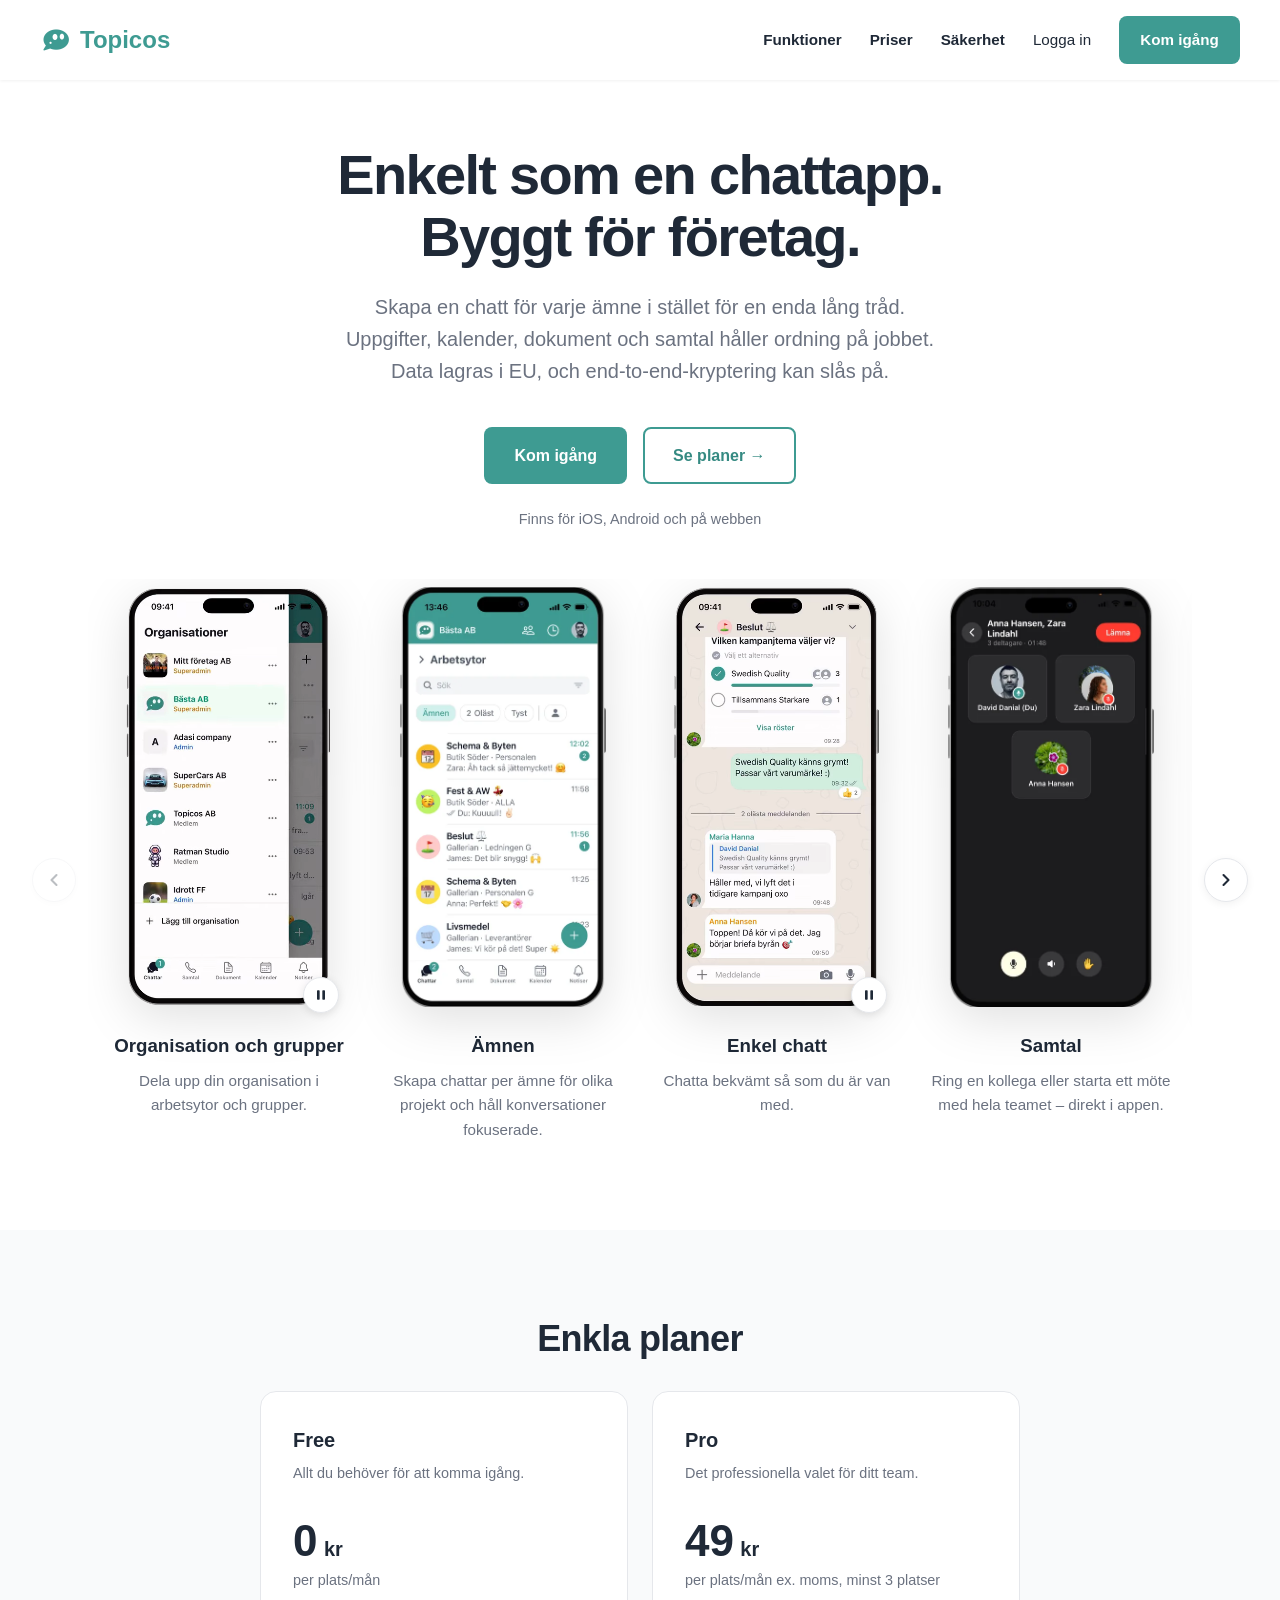
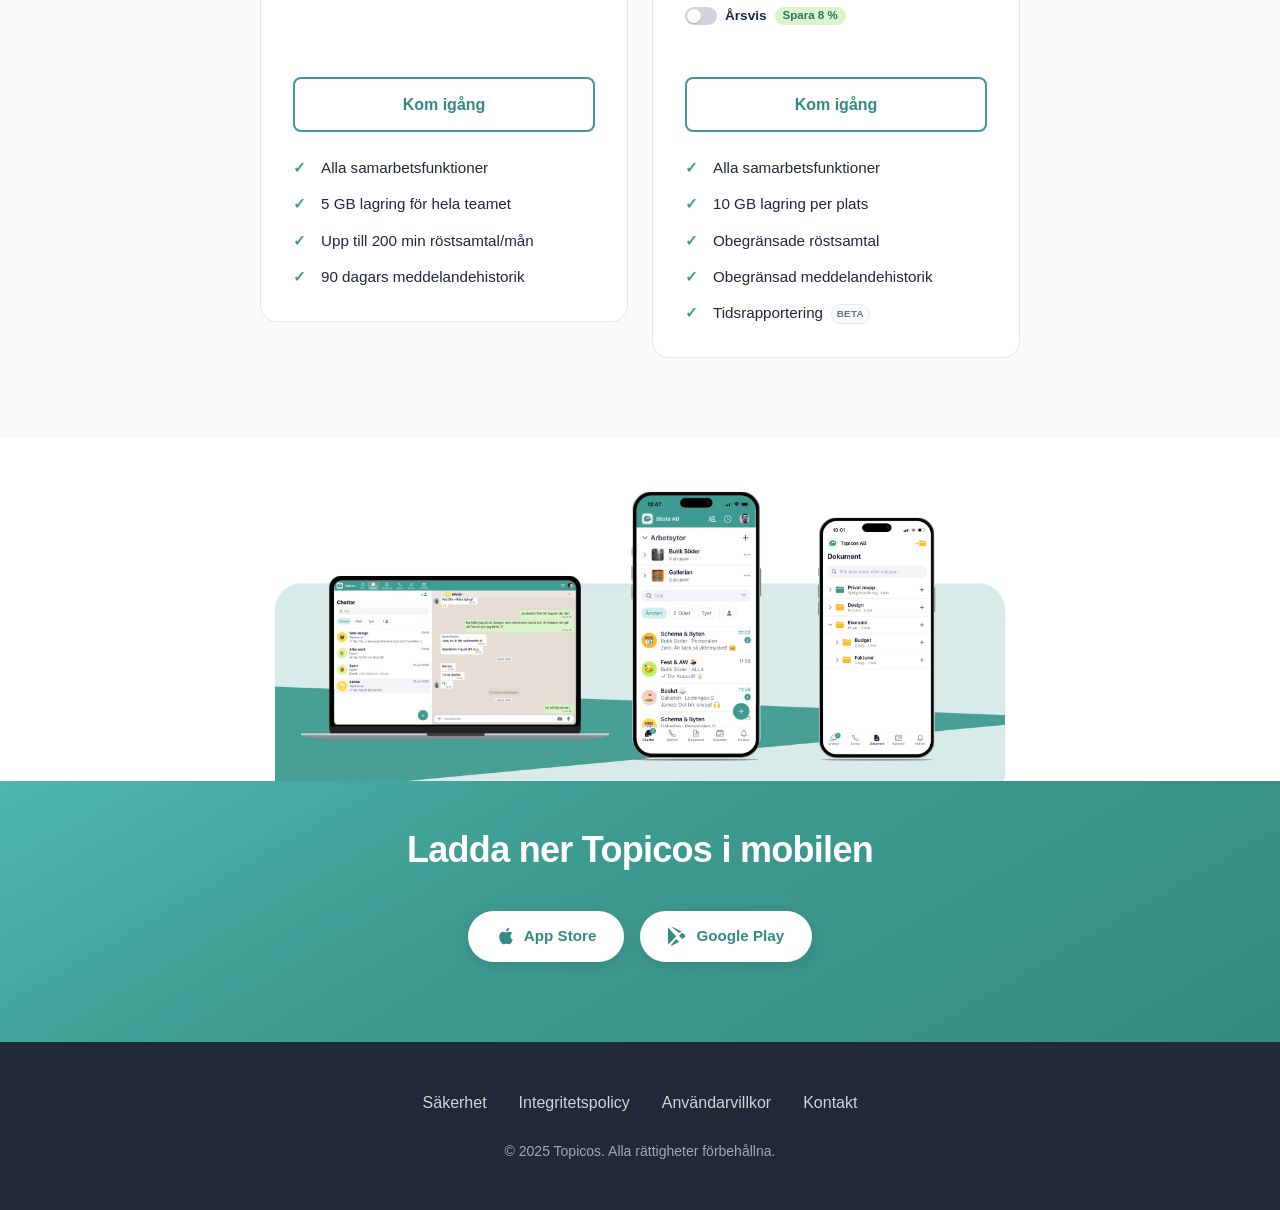
==== index.html @ 7ad42897 "Funktionsbandet: video i stället för bild på grupper, chatt och dokument Tre kort visar nu en kort s" ====
<!DOCTYPE html>
<html lang="sv">
<head>
  <meta charset="UTF-8">
  <meta name="viewport" content="width=device-width, initial-scale=1.0">
  <meta name="description" content="Topicos samlar teamets chatt, uppgifter, kalender, dokument och samtal — strukturerat per ämne. Enkelt som en chattapp, byggt för företag.">
  <title>Topicos – Chattapp för företag</title>

  <!-- Delningskort för Facebook, LinkedIn, Slack, iMessage m.fl. Bild- och sid-URL
       MÅSTE vara absoluta — tjänsterna hämtar dem från sina egna servrar och kan
       inte lösa relativa sökvägar. Håll og:title/og:description i synk med
       <title> och meta description ovan. -->
  <meta property="og:type" content="website">
  <meta property="og:site_name" content="Topicos">
  <meta property="og:locale" content="sv_SE">
  <meta property="og:url" content="https://topicos.app/">
  <meta property="og:title" content="Topicos – Chattapp för företag">
  <meta property="og:description" content="Topicos samlar teamets chatt, uppgifter, kalender, dokument och samtal — strukturerat per ämne. Enkelt som en chattapp, byggt för företag.">
  <meta property="og:image" content="https://topicos.app/Bilder/Topicos-showcase-2.png">
  <meta property="og:image:width" content="2300">
  <meta property="og:image:height" content="1080">
  <meta property="og:image:alt" content="Topicos på laptop och iPhone – chattar, grupper och ämnen">
  <meta name="twitter:card" content="summary_large_image">

  <link rel="stylesheet" href="styles.css">
  <link rel="icon" type="image/png" href="logo.png">
</head>
<body>
  <!-- Navigation -->
  <nav class="navbar">
    <div class="nav-container">
      <a href="/" class="logo"><img src="logo.png" alt="Topicos" class="logo-img" style="height:32px;width:32px;">Topicos</a>
      <div class="nav-links">
        <a href="#features">Funktioner</a>
        <a href="#pricing">Priser</a>
        <a href="sakerhet.html">Säkerhet</a>
        <a href="https://app.topicos.app" class="nav-signin">Logga in</a>
        <a href="https://app.topicos.app" class="btn btn-primary btn-sm">Kom igång</a>
      </div>
      <button class="hamburger" id="hamburger" aria-label="Meny">
        <span></span>
        <span></span>
        <span></span>
      </button>
    </div>
    <div class="mobile-menu" id="mobileMenu">
      <a href="#features">Funktioner</a>
      <a href="#pricing">Priser</a>
      <a href="sakerhet.html">Säkerhet</a>
      <a href="https://app.topicos.app">Logga in</a>
      <a href="privacy.html">Integritetspolicy</a>
      <a href="terms.html">Användarvillkor</a>
    </div>
  </nav>

  <!-- Hero Section -->
  <section class="hero">
    <div class="hero-content">
      <a href="#pricing" class="hero-campaign" data-campaign-only hidden>
        <span class="hero-campaign-badge" data-campaign-percent>&minus;50&nbsp;%</span>
        Lanseringserbjudande på Pro
        <span class="hero-campaign-arrow" aria-hidden="true">→</span>
      </a>
      <h1>Enkelt som en chattapp.<br>Byggt för företag.</h1>
      <p class="subtitle">Skapa en chatt för varje ämne i stället för en enda lång tråd. Uppgifter, kalender, dokument och samtal håller ordning på jobbet. Data lagras i EU, och end-to-end-kryptering kan slås på.</p>
      <div class="hero-cta">
        <a href="https://app.topicos.app" class="btn btn-primary">Kom igång</a>
        <a href="#pricing" class="btn btn-outline">Se planer →</a>
      </div>
      <p class="hero-platforms">Finns för iOS, Android och på webben</p>
    </div>
  </section>

  <!-- Features Section -->
  <section class="features" id="features" aria-label="Funktioner">
    <div class="features-carousel">
      <button class="features-arrow features-arrow-prev" type="button" aria-label="Visa föregående funktioner" aria-disabled="true">
        <svg viewBox="0 0 24 24" fill="none" stroke="currentColor" stroke-width="2.5" stroke-linecap="round" stroke-linejoin="round" aria-hidden="true"><path d="M15 6l-6 6 6 6"/></svg>
      </button>
      <div class="features-track">
        <div class="feature-card">
          <div class="feature-shot">
            <div class="feature-video">
              <video muted loop playsinline preload="none" width="434" height="880"
                     poster="Bilder/funktioner/grupper-poster.webp"
                     data-webm="Bilder/funktioner/grupper.webm"
                     data-hevc="Bilder/funktioner/grupper.mov"
                     aria-label="Video: gruppöversikten med arbetsytor och grupper"></video>
              <button class="feature-video-toggle" type="button" aria-label="Pausa videon" hidden>
                <svg class="icon-pause" viewBox="0 0 24 24" fill="currentColor" aria-hidden="true"><rect x="6" y="5" width="4" height="14" rx="1"/><rect x="14" y="5" width="4" height="14" rx="1"/></svg>
                <svg class="icon-play" viewBox="0 0 24 24" fill="currentColor" aria-hidden="true"><path d="M8 5.5v13a1 1 0 0 0 1.5.86l10.5-6.5a1 1 0 0 0 0-1.72L9.5 4.64A1 1 0 0 0 8 5.5z"/></svg>
              </button>
            </div>
          </div>
          <h3>Organisation och grupper</h3>
          <p>Dela upp din organisation i arbetsytor och grupper.</p>
        </div>
        <div class="feature-card">
          <div class="feature-shot">
            <img src="Bilder/funktioner/amnen.webp" alt="Chattlistan med ett ämne per rad och filter för olästa" width="431" height="880" loading="lazy" decoding="async">
          </div>
          <h3>Ämnen</h3>
          <p>Skapa chattar per ämne för olika projekt och håll konversationer fokuserade.</p>
        </div>
        <div class="feature-card">
          <div class="feature-shot">
            <div class="feature-video">
              <video muted loop playsinline preload="none" width="434" height="880"
                     poster="Bilder/funktioner/chatt-poster.webp"
                     data-webm="Bilder/funktioner/chatt.webm"
                     data-hevc="Bilder/funktioner/chatt.mov"
                     aria-label="Video: en ämneschatt med omröstning och svar från kollegor"></video>
              <button class="feature-video-toggle" type="button" aria-label="Pausa videon" hidden>
                <svg class="icon-pause" viewBox="0 0 24 24" fill="currentColor" aria-hidden="true"><rect x="6" y="5" width="4" height="14" rx="1"/><rect x="14" y="5" width="4" height="14" rx="1"/></svg>
                <svg class="icon-play" viewBox="0 0 24 24" fill="currentColor" aria-hidden="true"><path d="M8 5.5v13a1 1 0 0 0 1.5.86l10.5-6.5a1 1 0 0 0 0-1.72L9.5 4.64A1 1 0 0 0 8 5.5z"/></svg>
              </button>
            </div>
          </div>
          <h3>Enkel chatt</h3>
          <p>Chatta bekvämt så som du är van med.</p>
        </div>
        <div class="feature-card">
          <div class="feature-shot">
            <img src="Bilder/funktioner/samtal.webp" alt="Ett pågående gruppsamtal med tre deltagare" width="431" height="880" loading="lazy" decoding="async">
          </div>
          <h3>Samtal</h3>
          <p>Ring en kollega eller starta ett möte med hela teamet – direkt i appen.</p>
        </div>
        <div class="feature-card">
          <div class="feature-shot">
            <div class="feature-video">
              <video muted loop playsinline preload="none" width="434" height="880"
                     poster="Bilder/funktioner/dokument-poster.webp"
                     data-webm="Bilder/funktioner/dokument.webm"
                     data-hevc="Bilder/funktioner/dokument.mov"
                     aria-label="Video: mappar öppnas i dokumentvyn och ett dokument redigeras"></video>
              <button class="feature-video-toggle" type="button" aria-label="Pausa videon" hidden>
                <svg class="icon-pause" viewBox="0 0 24 24" fill="currentColor" aria-hidden="true"><rect x="6" y="5" width="4" height="14" rx="1"/><rect x="14" y="5" width="4" height="14" rx="1"/></svg>
                <svg class="icon-play" viewBox="0 0 24 24" fill="currentColor" aria-hidden="true"><path d="M8 5.5v13a1 1 0 0 0 1.5.86l10.5-6.5a1 1 0 0 0 0-1.72L9.5 4.64A1 1 0 0 0 8 5.5z"/></svg>
              </button>
            </div>
          </div>
          <h3>Dokument och mappar</h3>
          <p>Samla viktiga dokument i mappar som teamet hittar direkt. Lås dem till rätt grupp.</p>
        </div>
        <div class="feature-card">
          <div class="feature-shot">
            <img src="Bilder/funktioner/kalender.webp" alt="Teamkalendern med månadsvy och kommande möten" width="431" height="880" loading="lazy" decoding="async">
          </div>
          <h3>Teamkalender</h3>
          <p>Skapa event och möten i en gemensam kalender.</p>
        </div>
        <div class="feature-card">
          <div class="feature-shot">
            <img src="Bilder/funktioner/uppgifter.webp" alt="Uppgiftslistan med pågående uppgifter per grupp" width="431" height="880" loading="lazy" decoding="async">
          </div>
          <h3>Uppgiftshantering</h3>
          <p>Skapa och tilldela uppgifter till varandra.</p>
        </div>
        <div class="feature-card">
          <div class="feature-shot">
            <img src="Bilder/funktioner/notiser.webp" alt="Notislistan med händelser från kalendern och grupperna" width="431" height="880" loading="lazy" decoding="async">
          </div>
          <h3>Smarta notifikationer</h3>
          <p>Missa aldrig det som spelar roll.</p>
        </div>
        <div class="feature-card">
          <div class="feature-shot">
            <img src="Bilder/funktioner/kryptering.webp" alt="Krypteringsvyn med godkända enheter" width="431" height="880" loading="lazy" decoding="async">
          </div>
          <h3>End-to-end-kryptering</h3>
          <p>Krypterat på enheterna med nycklar som bara ni har. Data lagras i EU. <a href="sakerhet.html" class="feature-link" aria-label="Läs mer om säkerheten">Läs mer →</a></p>
        </div>
        <div class="feature-card">
          <div class="feature-shot">
            <img src="Bilder/funktioner/tidrapport.webp" alt="Tidrapporten med knappen Stämpla in" width="431" height="880" loading="lazy" decoding="async">
          </div>
          <h3>Tidsrapportering <span class="beta-badge">Beta</span></h3>
          <p>Stämpla in och ut, rapportera frånvaro och få allt klart för lön.</p>
        </div>
      </div>
      <button class="features-arrow features-arrow-next" type="button" aria-label="Visa fler funktioner" aria-disabled="false">
        <svg viewBox="0 0 24 24" fill="none" stroke="currentColor" stroke-width="2.5" stroke-linecap="round" stroke-linejoin="round" aria-hidden="true"><path d="M9 6l6 6-6 6"/></svg>
      </button>
    </div>
  </section>

  <!-- Pricing Section -->
  <section class="pricing" id="pricing">
    <div class="pricing-header">
      <h2 class="section-title">Enkla planer</h2>

      <!-- Kampanjmarkupen ligger kvar här och i Pro-kortet men speglar AV-läget
           (hidden, ordinarie pris, lika tunga kort) så inget blinkar när skriptet
           kör. Sätts CAMPAIGN.active på igen skriver skriptet om texterna och
           visar allt som är markerat med data-campaign-only. -->
      <div class="campaign-banner" data-campaign-only hidden>
        <span class="campaign-banner-badge" data-campaign-percent>&minus;50&nbsp;%</span>
        <div class="campaign-banner-text">
          <strong>Lanseringserbjudande</strong>
          <span id="campaignTerms">50 % rabatt på nya Pro-abonnemang de 3 första månaderna, sedan ordinarie pris. Gäller t.o.m. 2 februari 2027.</span>
        </div>
      </div>
    </div>

    <div class="pricing-grid">
      <!-- Free -->
      <div class="plan-card">
        <h3 class="plan-name">Free</h3>
        <p class="plan-tagline">Allt du behöver för att komma igång.</p>
        <div class="plan-price">
          <span class="price-original" data-monthly="" data-yearly=""></span>
          <span class="price-amount" data-monthly="0" data-yearly="0">0</span><span class="price-currency">kr</span>
        </div>
        <div class="price-unit">per plats/mån</div>
        <!-- Tom motsvarighet till Pros årsswitch, så knapparna ligger i linje. -->
        <div class="billing-switch-spacer" aria-hidden="true"></div>
        <div class="price-yearly-note"></div>
        <!-- Tom motsvarighet till Pros kampanjrad, så knapparna ligger i linje. -->
        <div class="price-campaign-note" data-campaign-only hidden></div>
        <a href="https://app.topicos.app" class="plan-cta plan-cta-outline">Kom igång</a>
        <ul class="plan-features">
          <li>Alla samarbetsfunktioner</li>
          <li>5 GB lagring för hela teamet</li>
          <li>Upp till 200 min röstsamtal/mån</li>
          <li>90 dagars meddelandehistorik</li>
        </ul>
      </div>

      <!-- Pro -->
      <div class="plan-card" id="planPro">
        <span class="plan-badge" data-campaign-only hidden><span data-campaign-percent>&minus;50&nbsp;%</span> just nu</span>
        <h3 class="plan-name">Pro</h3>
        <p class="plan-tagline">Det professionella valet för ditt team.</p>
        <div class="plan-price">
          <span class="price-original" data-monthly="" data-yearly="49"></span>
          <span class="price-amount" data-monthly="49" data-yearly="45">49</span><span class="price-currency">kr</span>
        </div>
        <div class="price-unit">per plats/mån ex. moms, minst 3 platser</div>
        <label class="billing-switch">
          <input type="checkbox" id="billingSwitch" role="switch" onchange="setBillingInterval(this.checked ? 'yearly' : 'monthly')">
          <span class="billing-switch-track" aria-hidden="true"></span>
          Årsvis <span class="discount-badge">Spara 8&nbsp;%</span>
        </label>
        <div class="price-yearly-note" data-yearly-total="540">faktureras årsvis (540 kr/plats/år)</div>
        <div class="price-campaign-note" data-campaign-only hidden></div>
        <a href="https://app.topicos.app" class="plan-cta plan-cta-outline">Kom igång</a>
        <ul class="plan-features">
          <li>Alla samarbetsfunktioner</li>
          <li>10 GB lagring per plats</li>
          <li>Obegränsade röstsamtal</li>
          <li>Obegränsad meddelandehistorik</li>
          <li>Tidsrapportering <span class="beta-badge">Beta</span></li>
        </ul>
      </div>
    </div>
  </section>

  <!-- App Showcase -->
  <section class="showcase">
    <img
      src="Bilder/topicos-showcase-2.webp"
      alt="Topicos på laptop och iPhone – chattar, grupper och ämnen"
      class="showcase-img"
      width="2300" height="1080"
      loading="lazy" decoding="async">
  </section>

  <!-- CTA Band -->
  <section class="cta-band">
    <h2>Ladda ner Topicos i mobilen</h2>
    <div class="app-badges">
      <a href="https://apps.apple.com/se/app/topicos/id6757752536" class="app-badge" target="_blank" rel="noopener">
        <svg width="20" height="20" viewBox="0 0 24 24" fill="currentColor"><path d="M18.71 19.5c-.83 1.24-1.71 2.45-3.05 2.47-1.34.03-1.77-.79-3.29-.79-1.53 0-2 .77-3.27.82-1.31.05-2.3-1.32-3.14-2.53C4.25 17 2.94 12.45 4.7 9.39c.87-1.52 2.43-2.48 4.12-2.51 1.28-.02 2.5.87 3.29.87.78 0 2.26-1.07 3.8-.91.65.03 2.47.26 3.64 1.98-.09.06-2.17 1.28-2.15 3.81.03 3.02 2.65 4.03 2.68 4.04-.03.07-.42 1.44-1.38 2.83M13 3.5c.73-.83 1.94-1.46 2.94-1.5.13 1.17-.34 2.35-1.04 3.19-.69.85-1.83 1.51-2.95 1.42-.15-1.15.41-2.35 1.05-3.11z"/></svg>
        App Store
      </a>
      <a href="https://play.google.com/store/apps/details?id=com.chattis.ShaboGo" class="app-badge" target="_blank" rel="noopener">
        <svg width="20" height="20" viewBox="0 0 24 24" fill="currentColor"><path d="M3.18 23.49c.22.17.49.26.78.26.19 0 .38-.05.56-.14l8.74-4.86-3.3-3.3L3.18 23.49zM.47 2.2C.17 2.6 0 3.15 0 3.8v16.4c0 .65.17 1.2.47 1.6l.04.04 9.2-9.2v-.08L.51 2.16.47 2.2zM20.17 10.13l-3.42-1.94-3.63 3.63 3.63 3.63 3.43-1.94c.98-.55 .98-1.45 0-2l-.01.01v-.01l-.01.01v-.01l.01.01v.01zM13.07 8.44L16.5 6.5 4.89.84c-.35-.2-.72-.27-1.06-.22l9.24 7.82z"/></svg>
        Google Play
      </a>
    </div>
  </section>

  <!-- Footer -->
  <footer class="footer">
    <div class="footer-links">
      <a href="sakerhet.html">Säkerhet</a>
      <a href="privacy.html">Integritetspolicy</a>
      <a href="terms.html">Användarvillkor</a>
      <a href="mailto:kontakt@topicos.app">Kontakt</a>
    </div>
    <p>&copy; 2025 Topicos. Alla rättigheter förbehållna.</p>
  </footer>

  <script>
    // Mobile hamburger menu
    const hamburger = document.getElementById('hamburger');
    const mobileMenu = document.getElementById('mobileMenu');

    hamburger.addEventListener('click', () => {
      mobileMenu.classList.toggle('active');
    });

    document.addEventListener('click', (e) => {
      if (!hamburger.contains(e.target) && !mobileMenu.contains(e.target)) {
        mobileMenu.classList.remove('active');
      }
    });

    // Close mobile menu when an anchor link is tapped
    mobileMenu.querySelectorAll('a[href^="#"]').forEach(a => {
      a.addEventListener('click', () => mobileMenu.classList.remove('active'));
    });

    // Funktionsbandet: pilarna bläddrar en hel sida (så många kolumner som
    // syns) och tonas ner vid kanterna. Själva rullningen är CSS (scroll-snap),
    // så svep på mobil och styrplatta fungerar utan det här. aria-disabled
    // i stället för disabled så att knappen behåller fokus när kanten nås.
    (function () {
      const track = document.querySelector('.features-track');
      const prev = document.querySelector('.features-arrow-prev');
      const next = document.querySelector('.features-arrow-next');
      if (!track || !prev || !next) return;

      const reduceMotion = window.matchMedia('(prefers-reduced-motion: reduce)').matches;

      // Bredden på det synliga kortområdet plus ett mellanrum, så att nästa
      // sida börjar exakt där den förra slutade. Snappningen rättar till
      // eventuella avrundningsfel.
      function pageWidth() {
        const style = getComputedStyle(track);
        const padding = parseFloat(style.paddingLeft) + parseFloat(style.paddingRight);
        return track.clientWidth - padding + (parseFloat(style.columnGap) || 0);
      }

      function scrollByPage(button, direction) {
        if (button.getAttribute('aria-disabled') === 'true') return;
        track.scrollBy({ left: direction * pageWidth(), behavior: reduceMotion ? 'auto' : 'smooth' });
      }

      function updateArrows() {
        const maxScroll = track.scrollWidth - track.clientWidth;
        prev.setAttribute('aria-disabled', String(track.scrollLeft <= 1));
        next.setAttribute('aria-disabled', String(track.scrollLeft >= maxScroll - 1));
      }

      prev.addEventListener('click', () => scrollByPage(prev, -1));
      next.addEventListener('click', () => scrollByPage(next, 1));
      track.addEventListener('scroll', updateArrows, { passive: true });
      window.addEventListener('resize', updateArrows);
      updateArrows();
    })();

    // Funktionsvideor: genomskinlig bakgrund kräver två format. Safari (och
    // alla webbläsare på iPhone, som bygger på WebKit) visar bara alfakanalen
    // i HEVC, övriga bara i VP9/WebM — och båda påstår sig kunna spela det
    // andra formatet, så källan väljs här i stället för med <source>.
    // Videon spelar bara när den syns, står still vid "minska rörelse" och
    // knappen pausar/startar. Utan skript syns postern som en vanlig bild.
    (function () {
      const isWebKit = 'webkitSetPresentationMode' in HTMLVideoElement.prototype;
      const reduceMotion = window.matchMedia('(prefers-reduced-motion: reduce)').matches;

      document.querySelectorAll('.feature-video').forEach(wrap => {
        const video = wrap.querySelector('video');
        const toggle = wrap.querySelector('.feature-video-toggle');
        let userPaused = reduceMotion;
        let visible = false;

        video.src = isWebKit ? video.dataset.hevc : video.dataset.webm;

        function render() {
          const playing = !video.paused;
          toggle.classList.toggle('is-paused', !playing);
          toggle.setAttribute('aria-label', playing ? 'Pausa videon' : 'Spela videon');
        }

        function sync() {
          if (visible && !userPaused) {
            // Kan nekas (t.ex. strömsparläge på iPhone) — då står postern kvar
            // och knappen visar Spela. AbortError betyder bara att pause()
            // hann före, t.ex. vid snabb scrollning, och ska inte låsa videon.
            video.play().catch(err => {
              if (err.name === 'NotAllowedError') { userPaused = true; render(); }
            });
          } else {
            video.pause();
          }
        }

        video.addEventListener('play', render);
        video.addEventListener('pause', render);
        toggle.addEventListener('click', () => {
          userPaused = !video.paused;
          if (!userPaused) visible = true;
          sync();
        });

        new IntersectionObserver(entries => {
          visible = entries[0].isIntersecting;
          sync();
        }, { threshold: 0.5 }).observe(video);

        toggle.hidden = false;
        render();
      });
    })();

    // Lanseringskampanj — MÅSTE spegla CAMPAIGN i billing.html, som i sin tur
    // speglar LAUNCH_CAMPAIGN i functions/src/triggers/stripeConfig.ts. Servern
    // är den som faktiskt hänger på kupongen; det här styr bara vad sidan VISAR.
    // Sätt active: false när kampanjen är slut — då faller banner, badge och
    // kampanjpriser bort av sig själva och ordinarie prisvisning är kvar.
    const CAMPAIGN = {
      active: false,
      percentOff: 50,
      endsAt: '2027-02-02T23:59:59+01:00',
      // Varaktighet per intervall — speglar de två Stripe-kupongernas duration.
      terms: {
        monthly: 'de 3 första månaderna',
        yearly: 'första året',
      },
    };

    function campaignIsLive() {
      return CAMPAIGN.active && Date.now() <= Date.parse(CAMPAIGN.endsAt);
    }

    // Rabatterat belopp som VISNINGSSTRÄNG. Stripe räknar i ören och avrundar
    // inte till hela kronor (49 → 24,50), så halvkronor måste med — annars står
    // det 25 kr på sidan och 24,50 kr i kassan.
    function campaignPrice(amount) {
      const value = amount * (1 - CAMPAIGN.percentOff / 100);
      return Number.isInteger(value) ? String(value) : value.toFixed(2).replace('.', ',');
    }

    function campaignEndLabel() {
      return new Date(Date.parse(CAMPAIGN.endsAt))
        .toLocaleDateString('sv-SE', { day: 'numeric', month: 'long', year: 'numeric' });
    }

    // Pricing month/year toggle
    function setBillingInterval(interval) {
      const live = campaignIsLive();

      document.getElementById('billingSwitch').checked = interval === 'yearly';

      document.querySelectorAll('.plan-card').forEach(card => {
        const amountEl = card.querySelector('.price-amount');
        const originalEl = card.querySelector('.price-original');
        const listPrice = Number(amountEl.dataset[interval]);
        // Gratisplanen har inget att rabattera.
        const discounted = live && listPrice > 0;

        amountEl.textContent = discounted ? campaignPrice(listPrice) : amountEl.dataset[interval];

        // Under kampanjen är det ordinarie priset för valt intervall som stryks
        // över. Det ersätter årsrabattens jämförelsepris — annars konkurrerar två
        // "före"-priser i samma rad. Årspriset står ändå kvar i noten under.
        const original = discounted ? String(listPrice) : originalEl.dataset[interval];
        originalEl.textContent = original ? original + ' kr' : '';

        const yearlyNote = card.querySelector('.price-yearly-note');
        yearlyNote.style.visibility =
          (interval === 'yearly' && yearlyNote.textContent.trim()) ? 'visible' : 'hidden';

        // Raden finns i båda korten så knapparna ligger i linje, men bara det
        // rabatterade kortet får text. Håll den kort — den måste rymmas på en
        // rad i kortet, annars glider knapparna isär. Att rabatten är tillfällig
        // står i bannern ovanför.
        const campaignNote = card.querySelector('.price-campaign-note');
        if (campaignNote) {
          // Årsvis står månadspriset överst men årsbeloppet är det som dras, så
          // det rabatterade årspriset måste med — annars ser "22 kr/plats/mån"
          // ut att motsäga "540 kr/plats/år" på raden ovanför.
          const yearlyTotal = Number(yearlyNote.dataset.yearlyTotal || 0);
          const perYear = interval === 'yearly' && yearlyTotal
            ? ` (${campaignPrice(yearlyTotal)} kr/plats/år)`
            : '';
          campaignNote.textContent = discounted
            ? `−${CAMPAIGN.percentOff} % ${CAMPAIGN.terms[interval]}${perYear}`
            : '';
        }
      });

      const terms = document.getElementById('campaignTerms');
      if (terms) {
        terms.textContent = `${CAMPAIGN.percentOff} % rabatt på nya Pro-abonnemang ` +
          `${CAMPAIGN.terms[interval]}, sedan ordinarie pris. ` +
          `Gäller t.o.m. ${campaignEndLabel()}.`;
      }
    }

    // Kampanjen är utskriven i HTML för att slippa prisblink vid inladdning.
    // Här städas den bort igen när flaggan är av eller slutdatumet passerat.
    (function () {
      const live = campaignIsLive();

      document.querySelectorAll('[data-campaign-only]').forEach(el => {
        el.hidden = !live;
      });
      document.querySelectorAll('[data-campaign-percent]').forEach(el => {
        el.textContent = `−${CAMPAIGN.percentOff} %`;
      });

      // Pro lyfts fram medan erbjudandet gäller; utan kampanj ska korten väga lika.
      const pro = document.getElementById('planPro');
      pro.classList.toggle('plan-card-featured', live);
      const proCta = pro.querySelector('.plan-cta');
      proCta.classList.toggle('plan-cta-primary', live);
      proCta.classList.toggle('plan-cta-outline', !live);

      setBillingInterval('monthly');
    })();

    // På mobil är webbappen (app.topicos.app) inte responsiv ännu, så styr om
    // alla app-länkar till rätt appbutik. Butiks-URL:erna återanvänds från
    // badgesen i CTA-bandet så det bara finns en källa att underhålla.
    (function () {
      const ua = navigator.userAgent || navigator.vendor || '';
      const isAndroid = /android/i.test(ua);
      const isIOS = /iPad|iPhone|iPod/.test(ua) ||
        (navigator.platform === 'MacIntel' && navigator.maxTouchPoints > 1);
      if (!isAndroid && !isIOS) return;

      const badge = document.querySelector(
        isIOS ? 'a[href*="apps.apple.com"]' : 'a[href*="play.google.com"]'
      );
      if (!badge) return;

      document.querySelectorAll('a[href^="https://app.topicos.app"]').forEach(a => {
        a.href = badge.href;
        a.target = '_blank';
        a.rel = 'noopener';
      });
    })();
  </script>
</body>
</html>
---- styles.css ----
/* Topicos Website Styles */
:root {
  --primary-color: #3E9B92;
  --primary-dark: #358a82;
  --primary-darker: #2c6f69;
  --secondary-color: #daf5ca;
  --text-dark: #1f2937;
  --text-light: #6b7280;
  --bg-light: #f9fafb;
  --border: #e5e7eb;
  --white: #ffffff;
}

* {
  margin: 0;
  padding: 0;
  box-sizing: border-box;
}

/* Skriptet döljer kampanjelement med hidden-attributet; utan det här vinner
   deras display: flex/inline-flex över webbläsarens standardregel. */
[hidden] {
  display: none !important;
}

body {
  font-family: -apple-system, BlinkMacSystemFont, 'Segoe UI', Roboto, Oxygen, Ubuntu, sans-serif;
  line-height: 1.6;
  color: var(--text-dark);
}

/* Buttons */
.btn {
  display: inline-flex;
  align-items: center;
  justify-content: center;
  gap: 0.5rem;
  border-radius: 8px;
  font-weight: 700;
  font-size: 1rem;
  text-decoration: none;
  cursor: pointer;
  border: 2px solid transparent;
  padding: 0.85rem 1.75rem;
  transition: transform 0.2s, box-shadow 0.2s, background 0.2s, color 0.2s;
}

.btn-primary {
  background: var(--primary-color);
  color: var(--white);
}

.btn-primary:hover {
  background: var(--primary-dark);
  transform: translateY(-2px);
  box-shadow: 0 8px 20px rgba(62,155,146,0.25);
}

.btn-outline {
  background: var(--white);
  color: var(--primary-dark);
  border-color: var(--primary-color);
}

.btn-outline:hover {
  background: var(--primary-color);
  color: var(--white);
}

.btn-sm {
  padding: 0.6rem 1.2rem;
  font-size: 0.95rem;
}

/* Navigation */
.navbar {
  background: var(--white);
  padding: 1rem 2rem;
  box-shadow: 0 1px 3px rgba(0,0,0,0.06);
  position: fixed;
  width: 100%;
  top: 0;
  z-index: 1000;
}

.nav-container {
  max-width: 1200px;
  margin: 0 auto;
  display: flex;
  justify-content: space-between;
  align-items: center;
}

.logo {
  font-size: 1.5rem;
  font-weight: 700;
  color: var(--primary-color);
  text-decoration: none;
  display: flex;
  align-items: center;
  gap: 0.5rem;
}

.logo-img {
  height: 32px;
  width: 32px;
  max-height: 32px;
  max-width: 32px;
  object-fit: contain;
}

.nav-links {
  display: flex;
  align-items: center;
  gap: 1.75rem;
}

.nav-links > a:not(.btn) {
  color: var(--text-dark);
  text-decoration: none;
  font-weight: 600;
  font-size: 0.95rem;
  transition: color 0.2s;
}

.nav-links > a:not(.btn):hover {
  color: var(--primary-color);
}

.nav-links a.nav-signin {
  color: var(--text-dark);
  font-weight: 400;
}

.nav-links a.nav-signin:hover {
  color: var(--primary-color);
  text-decoration: underline;
}

/* Hamburger Menu */
.hamburger {
  display: none;
  flex-direction: column;
  gap: 5px;
  cursor: pointer;
  padding: 8px;
  border: none;
  background: transparent;
}

.hamburger span {
  width: 25px;
  height: 3px;
  background: var(--text-dark);
  border-radius: 2px;
  transition: all 0.3s;
}

.hamburger:hover span {
  background: var(--primary-color);
}

/* Mobile Menu */
.mobile-menu {
  position: fixed;
  top: 64px;
  right: 2rem;
  background: var(--white);
  border-radius: 8px;
  box-shadow: 0 4px 12px rgba(0,0,0,0.15);
  display: none;
  flex-direction: column;
  min-width: 200px;
  overflow: hidden;
  z-index: 999;
}

.mobile-menu.active {
  display: flex;
}

.mobile-menu a {
  padding: 1rem 1.5rem;
  color: var(--text-dark);
  text-decoration: none;
  font-weight: 500;
  transition: background 0.3s, color 0.3s;
  border-bottom: 1px solid var(--bg-light);
}

.mobile-menu a:last-child {
  border-bottom: none;
}

.mobile-menu a:hover {
  background: var(--bg-light);
  color: var(--primary-color);
}

/* Hero Section */
.hero {
  background: var(--white);
  padding: 9rem 2rem 3rem;
  text-align: center;
}

.hero-content {
  max-width: 760px;
  margin: 0 auto;
}

.hero h1 {
  font-size: 3.5rem;
  font-weight: 800;
  line-height: 1.1;
  letter-spacing: -0.03em;
  color: var(--text-dark);
  margin-bottom: 1.5rem;
}

.hero .subtitle {
  font-size: 1.25rem;
  color: var(--text-light);
  max-width: 600px;
  margin: 0 auto 2.5rem;
  line-height: 1.6;
}

.hero-cta {
  display: flex;
  gap: 1rem;
  justify-content: center;
  flex-wrap: wrap;
  margin-bottom: 1.5rem;
}

.hero-platforms {
  color: var(--text-light);
  font-size: 0.9rem;
}

/* Kampanjpuff överst i hero — liten och lugn, den ska väcka nyfikenhet och
   lämna över till prissektionen, inte konkurrera med rubriken. */
.hero-campaign {
  display: inline-flex;
  align-items: center;
  gap: 0.6rem;
  margin-bottom: 1.5rem;
  padding: 0.35rem 1rem 0.35rem 0.35rem;
  border-radius: 50px;
  background: var(--white);
  border: 1px solid rgba(62,155,146,0.35);
  box-shadow: 0 4px 14px rgba(62,155,146,0.12);
  color: var(--text-dark);
  font-size: 0.95rem;
  font-weight: 600;
  text-decoration: none;
  transition: transform 0.2s, box-shadow 0.2s;
}

.hero-campaign:hover {
  transform: translateY(-2px);
  box-shadow: 0 10px 22px rgba(62,155,146,0.2);
}

.hero-campaign-badge {
  padding: 0.3rem 0.7rem;
  border-radius: 50px;
  background: var(--primary-color);
  color: var(--white);
  font-size: 0.85rem;
  font-weight: 800;
  white-space: nowrap;
}

.hero-campaign-arrow {
  display: inline-block;
  color: var(--primary-dark);
  font-weight: 800;
  transition: transform 0.2s;
}

.hero-campaign:hover .hero-campaign-arrow {
  transform: translateX(3px);
}

/* App store badges (used in CTA band) */
.app-badges {
  display: flex;
  gap: 1rem;
  justify-content: center;
  flex-wrap: wrap;
}

.app-badge {
  display: inline-flex;
  align-items: center;
  gap: 0.5rem;
  padding: 0.85rem 1.75rem;
  background: var(--white);
  color: var(--primary-dark);
  border-radius: 50px;
  text-decoration: none;
  font-weight: 600;
  font-size: 0.95rem;
  transition: transform 0.3s, box-shadow 0.3s;
  box-shadow: 0 4px 15px rgba(0,0,0,0.1);
}

.app-badge:hover {
  transform: translateY(-3px);
  box-shadow: 0 12px 28px rgba(0,0,0,0.18);
}

/* App Showcase — ligger efter priserna, som avslutande bild före CTA-bandet. */
.showcase {
  background: var(--white);
  padding: 0 2rem;
  text-align: center;
}

/* Bilden står direkt på CTA-bandet: block (ingen baslinjelucka under en
   inline-bild) och raka nederhörn. */
.showcase-img {
  display: block;
  width: 60%;
  height: auto;
  margin: 0 auto;
  border-radius: 20px 20px 0 0;
}

/* Features Section */
/* Funktionsbandet har ingen egen rubrik utan fortsätter direkt under hero-
   texten, på samma vita bakgrund. scroll-margin så att Funktioner-länken i
   menyn inte lägger telefonerna under den fasta navbaren. */
.features {
  padding: 0 2rem 5rem;
  background: var(--white);
  scroll-margin-top: 5rem;
}

.section-title {
  text-align: center;
  font-size: 2.25rem;
  font-weight: 800;
  letter-spacing: -0.02em;
  margin-bottom: 3rem;
  color: var(--text-dark);
}


.feature-card {
  text-align: center;
}

.feature-shot {
  display: flex;
  justify-content: center;
  margin-bottom: 1.5rem;
}

.feature-shot img,
.feature-shot video {
  display: block;
  height: 420px;
  width: auto;
  filter: drop-shadow(0 12px 24px rgba(0,0,0,0.12));
  transition: transform 0.3s;
}

.feature-card:hover .feature-shot img,
.feature-card:hover .feature-shot video {
  transform: translateY(-4px);
}

/* Funktionsvideo: samma mått och skugga som skärmbilderna. Knappen ligger
   i telefonens nedre hörn och följer inte med i hover-lyftet. */
.feature-video {
  position: relative;
}

.feature-video-toggle {
  position: absolute;
  right: -6px;
  bottom: -6px;
  display: flex;
  align-items: center;
  justify-content: center;
  width: 36px;
  height: 36px;
  padding: 0;
  border: 1px solid var(--border);
  border-radius: 50%;
  background: var(--white);
  color: var(--text-dark);
  box-shadow: 0 2px 8px rgba(0,0,0,0.1);
  cursor: pointer;
  transition: color 0.2s, border-color 0.2s;
}

.feature-video-toggle[hidden] {
  display: none;
}

.feature-video-toggle:hover {
  color: var(--primary-color);
  border-color: var(--primary-color);
}

.feature-video-toggle svg {
  width: 16px;
  height: 16px;
}

.feature-video-toggle .icon-play,
.feature-video-toggle.is-paused .icon-pause {
  display: none;
}

.feature-video-toggle.is-paused .icon-play {
  display: block;
}

.feature-card h3 {
  margin-bottom: 0.5rem;
  color: var(--text-dark);
  font-weight: 700;
}

.feature-card p {
  color: var(--text-light);
  font-size: 0.95rem;
  line-height: 1.6;
}

/* Funktionsbandet: en rad skärmbilder som rullar i sidled. Antalet synliga kolumner
   styrs av --columns och korten får exakt den bredd som fyller bandet, så
   pilarna bläddrar hela sidor. Rullningen är ren CSS (scroll-snap); skriptet
   i index.html sköter bara pilarna. */
.features-carousel {
  --arrow-space: 3.5rem;
  position: relative;
  /* Kortytan är 1200 px; bandets sidoluft och pilarna ligger utanför. */
  max-width: calc(1200px + 2rem + 2 * var(--arrow-space));
  margin: 0 auto;
  padding: 0 var(--arrow-space);
}

.features-track {
  --columns: 4;
  --gap: 1.5rem;
  display: grid;
  grid-auto-flow: column;
  grid-auto-columns: calc((100% - (var(--columns) - 1) * var(--gap)) / var(--columns));
  gap: var(--gap);
  overflow-x: auto;
  scroll-snap-type: x mandatory;
  scrollbar-width: none;
  /* Luft runt korten så hover-lyftet och skuggan inte klipps av rullytan.
     Den negativa marginalen tar tillbaka det mesta av bottenluften. */
  padding: 0.5rem 1rem 2.5rem;
  margin-bottom: -2rem;
  scroll-padding-inline: 1rem;
}

.features-track::-webkit-scrollbar {
  display: none;
}

.features-track > .feature-card {
  scroll-snap-align: start;
}

.features-arrow {
  position: absolute;
  top: 50%;
  transform: translateY(-50%);
  z-index: 1;
  display: flex;
  align-items: center;
  justify-content: center;
  width: 44px;
  height: 44px;
  padding: 0;
  border: 1px solid var(--border);
  border-radius: 50%;
  background: var(--white);
  color: var(--text-dark);
  box-shadow: 0 2px 8px rgba(0,0,0,0.06);
  cursor: pointer;
  transition: color 0.2s, border-color 0.2s, box-shadow 0.2s, opacity 0.2s;
}

.features-arrow svg {
  width: 20px;
  height: 20px;
}

.features-arrow-prev {
  left: 0;
}

.features-arrow-next {
  right: 0;
}

.features-arrow:hover:not([aria-disabled="true"]) {
  color: var(--primary-color);
  border-color: var(--primary-color);
  box-shadow: 0 6px 16px rgba(0,0,0,0.1);
}

.features-arrow[aria-disabled="true"] {
  opacity: 0.3;
  cursor: default;
}

/* Korten ska vara minst ~240 px breda så att texten under bilden inte blir
   en smal pelare: fyra kolumner på bred skärm, sedan tre och två. */
@media (max-width: 1200px) {
  .features-track {
    --columns: 3;
  }
}

@media (max-width: 1023px) {
  .features-track {
    --columns: 2;
  }
}

/* Mobil och surfplatta: en kolumn (max 340 px) med en skymt av nästa kort,
   så man ser att det går att svepa. Pilarna göms — de skulle ta plats från
   korten. Bandet går ända ut i skärmkanten så skymten inte klipps av
   sektionens sidomarginal. */
@media (max-width: 768px) {
  .features-carousel {
    padding: 0;
    margin: 0 -1.5rem;
  }

  .features-track {
    --gap: 1rem;
    grid-auto-columns: min(78%, 300px);
    padding-left: 1.5rem;
    padding-right: 1.5rem;
    scroll-padding-inline: 1.5rem;
  }

  .features-arrow {
    display: none;
  }

  .feature-shot img,
  .feature-shot video {
    height: 400px;
  }
}

/* Pricing Section */
.pricing {
  padding: 5rem 2rem;
  background: var(--bg-light);
}

.pricing-header {
  text-align: center;
  max-width: 760px;
  margin: 0 auto 1.5rem;
}

.pricing-header .section-title {
  margin-bottom: 0.5rem;
}

/* Kampanjbanner under rubriken — villkoren (procent, längd, slutdatum) står
   här en gång, så korten slipper upprepa dem. */
.campaign-banner {
  display: flex;
  align-items: center;
  gap: 0.9rem;
  max-width: 620px;
  margin: 1.25rem auto 0;
  padding: 1rem 1.25rem;
  border-radius: 16px;
  text-align: left;
  background: linear-gradient(135deg, rgba(218,245,202,0.6), rgba(62,155,146,0.08));
  border: 1px solid rgba(62,155,146,0.25);
}

.campaign-banner-badge {
  flex-shrink: 0;
  padding: 0.5rem 0.85rem;
  border-radius: 12px;
  background: var(--primary-darker);
  color: var(--white);
  font-size: 1.05rem;
  font-weight: 800;
  white-space: nowrap;
}

.campaign-banner-text {
  display: flex;
  flex-direction: column;
  line-height: 1.35;
}

.campaign-banner-text strong {
  font-size: 1rem;
  font-weight: 800;
  color: var(--text-dark);
}

.campaign-banner-text span {
  font-size: 0.9rem;
  color: var(--text-light);
}

/* Månad/år-valet är en liten switch i Pro-kortet, det enda kortet vars pris
   ändras. Checkboxen ligger kvar (visuellt dold) så tangentbord och
   skärmläsare får en riktig switch. */
.billing-switch {
  position: relative;
  display: flex;
  width: fit-content;
  align-items: center;
  gap: 0.5rem;
  margin-top: 0.75rem;
  font-size: 0.85rem;
  font-weight: 600;
  line-height: 1.5rem;
  color: var(--text-dark);
  cursor: pointer;
  user-select: none;
  /* Mobilens blå tryckmarkering; switchen visar själv att den slagits om. */
  -webkit-tap-highlight-color: transparent;
}

.billing-switch .discount-badge {
  line-height: 1.2;
}

.billing-switch input {
  position: absolute;
  opacity: 0;
  width: 1px;
  height: 1px;
  margin: 0;
  /* Om webbläsaren ändå ritar den inbyggda rutan ska den vara grön, inte blå. */
  accent-color: var(--primary-color);
}

.billing-switch-track {
  position: relative;
  flex-shrink: 0;
  width: 2rem;
  height: 1.125rem;
  border-radius: 50px;
  background: #d1d5db;
  transition: background 0.2s;
}

.billing-switch-track::after {
  content: '';
  position: absolute;
  top: 0.125rem;
  left: 0.125rem;
  width: 0.875rem;
  height: 0.875rem;
  border-radius: 50%;
  background: var(--white);
  box-shadow: 0 1px 2px rgba(0,0,0,0.2);
  transition: transform 0.2s;
}

.billing-switch input:checked + .billing-switch-track {
  background: var(--primary-color);
}

.billing-switch input:checked + .billing-switch-track::after {
  transform: translateX(0.875rem);
}

.billing-switch input:focus-visible + .billing-switch-track {
  outline: 2px solid var(--primary-color);
  outline-offset: 2px;
}

/* Samma höjd som switchraden (marginal + radhöjd) i Free-kortet. */
.billing-switch-spacer {
  height: 2.25rem;
}

/* Dämpad markering för funktioner som inte är färdigtestade. em-baserad storlek
   så den följer föräldern (rubrik i funktionskortet, listrad i prisplanen). */
.beta-badge {
  display: inline-block;
  vertical-align: middle;
  margin-left: 0.35em;
  padding: 0.15em 0.5em;
  border: 1px solid var(--border);
  border-radius: 50px;
  background: var(--bg-light);
  color: var(--text-light);
  font-size: 0.65em;
  font-weight: 700;
  letter-spacing: 0.03em;
  text-transform: uppercase;
}

.discount-badge {
  font-size: 0.72rem;
  font-weight: 800;
  padding: 0.15rem 0.5rem;
  border-radius: 50px;
  background: var(--secondary-color);
  color: var(--primary-darker);
  white-space: nowrap;
}

.pricing-grid {
  /* Två planer (Free + Pro). Smalare max-width än 3-kolumnsvarianten så korten
     behåller sin bredd i stället för att bli halva sidan var. */
  max-width: 760px;
  margin: 0 auto;
  display: grid;
  grid-template-columns: repeat(2, 1fr);
  gap: 1.5rem;
  align-items: start;
}

.plan-card {
  background: var(--white);
  border: 1px solid var(--border);
  border-radius: 16px;
  padding: 2rem;
  position: relative;
  transition: transform 0.3s, box-shadow 0.3s;
}

.plan-card:hover {
  transform: translateY(-4px);
  box-shadow: 0 12px 28px rgba(0,0,0,0.08);
}

.plan-card-featured {
  border: 2px solid var(--primary-color);
  box-shadow: 0 16px 40px rgba(62,155,146,0.18);
}

.plan-badge {
  position: absolute;
  top: -14px;
  left: 50%;
  transform: translateX(-50%);
  background: var(--primary-darker);
  color: var(--white);
  font-size: 0.75rem;
  font-weight: 700;
  text-transform: uppercase;
  letter-spacing: 0.08em;
  padding: 0.35rem 1rem;
  border-radius: 50px;
  white-space: nowrap;
}

.plan-name {
  font-size: 1.25rem;
  font-weight: 700;
  margin-bottom: 0.4rem;
}

.plan-tagline {
  color: var(--text-light);
  font-size: 0.9rem;
  line-height: 1.4;
  margin-bottom: 1.25rem;
  min-height: 2.5em;
}

.plan-price {
  display: flex;
  align-items: baseline;
  gap: 0.4rem;
  flex-wrap: wrap;
}

/* Ordinarie pris framför det rabatterade. Tomt element = inget att jämföra med,
   så :empty sköter av- och påslaget — skriptet behöver bara sätta texten. */
.price-original {
  font-size: 1.15rem;
  font-weight: 600;
  color: var(--text-light);
  text-decoration: line-through;
}

.price-original:empty {
  display: none;
}

.price-amount {
  font-size: 2.75rem;
  font-weight: 800;
  line-height: 1;
}

.price-currency {
  font-size: 1.25rem;
  font-weight: 700;
}

.price-unit {
  color: var(--text-light);
  font-size: 0.9rem;
  margin-top: 0.25rem;
}

/* min-height = line-height i em, så en tom rad tar exakt lika mycket plats som
   en skriven. Annars glider korten isär: Free har noterna tomma, Pro har text. */
.price-yearly-note {
  font-size: 0.8rem;
  color: var(--text-light);
  margin-top: 0.35rem;
  line-height: 1.5;
  min-height: 1.5em;
  visibility: hidden;
}

/* Kampanjvillkoret i kortet — ska sticka ut mot den nedtonade årsnoten ovanför. */
.price-campaign-note {
  font-size: 0.85rem;
  font-weight: 700;
  color: var(--primary-dark);
  margin-top: 0.4rem;
  line-height: 1.5;
  min-height: 1.5em;
}

.plan-cta {
  display: block;
  text-align: center;
  margin: 1.5rem 0;
  padding: 0.8rem;
  border-radius: 8px;
  font-weight: 700;
  text-decoration: none;
  border: 2px solid transparent;
  transition: background 0.2s, color 0.2s;
}

.plan-cta-outline {
  background: var(--white);
  color: var(--primary-dark);
  border-color: var(--primary-color);
}

.plan-cta-outline:hover {
  background: var(--primary-color);
  color: var(--white);
}

.plan-cta-primary {
  background: var(--primary-color);
  color: var(--white);
}

.plan-cta-primary:hover {
  background: var(--primary-dark);
}

.plan-features {
  list-style: none;
  display: flex;
  flex-direction: column;
  gap: 0.75rem;
}

.plan-features li {
  position: relative;
  padding-left: 1.75rem;
  font-size: 0.95rem;
  color: var(--text-dark);
}

.plan-features li::before {
  content: '✓';
  position: absolute;
  left: 0;
  top: 0;
  color: var(--primary-color);
  font-weight: 800;
}

/* CTA Band */
.cta-band {
  background: linear-gradient(150deg, #4db8ad 0%, var(--primary-color) 40%, var(--primary-dark) 100%);
  color: var(--white);
  text-align: center;
  padding: 2.5rem 2rem 5rem;
}

.cta-band h2 {
  font-size: 2.25rem;
  font-weight: 800;
  letter-spacing: -0.02em;
  margin-bottom: 2rem;
}

/* Footer */
.footer {
  background: var(--text-dark);
  color: var(--white);
  padding: 3rem 2rem;
  text-align: center;
}

.footer-links {
  display: flex;
  justify-content: center;
  gap: 2rem;
  margin-bottom: 1.5rem;
  flex-wrap: wrap;
}

.footer-links a {
  color: var(--white);
  text-decoration: none;
  opacity: 0.8;
  transition: opacity 0.3s;
}

.footer-links a:hover {
  opacity: 1;
}

.footer p {
  opacity: 0.6;
  font-size: 0.875rem;
}

/* Legal Pages */
.legal-page {
  padding-top: 80px;
}

.legal-content {
  max-width: 800px;
  margin: 0 auto;
  padding: 3rem 2rem;
}

.legal-content h1 {
  font-size: 2.5rem;
  margin-bottom: 0.5rem;
  color: var(--primary-color);
}

.last-updated {
  color: var(--text-light);
  margin-bottom: 2rem;
  font-size: 0.875rem;
}

.legal-content h2 {
  font-size: 1.5rem;
  margin-top: 2rem;
  margin-bottom: 1rem;
  color: var(--text-dark);
}

.legal-content p {
  margin-bottom: 1rem;
  color: var(--text-light);
}

.legal-content ul {
  margin-bottom: 1rem;
  padding-left: 1.5rem;
  color: var(--text-light);
}

.legal-content li {
  margin-bottom: 0.5rem;
}

/* Responsive */
@media (max-width: 900px) {
  .pricing-grid {
    grid-template-columns: 1fr;
    max-width: 420px;
  }

  /* Staplade kort: inget att linjera mot. */
  .billing-switch-spacer {
    display: none;
  }

  .plan-card-featured {
    transform: none;
  }
}

@media (max-width: 768px) {
  .nav-links {
    display: none;
  }

  .hamburger {
    display: flex;
  }

  .navbar {
    padding: 1rem;
  }

  .hero {
    padding: 7rem 1.5rem 2.5rem;
  }

  .hero h1 {
    font-size: 2.25rem;
  }

  .hero .subtitle {
    font-size: 1.05rem;
  }

  .section-title {
    font-size: 1.75rem;
  }

  .features {
    padding: 0 1.5rem 4rem;
  }

  .showcase {
    padding: 0 1rem;
  }

  .showcase-img {
    width: 100%;
    border-radius: 14px 14px 0 0;
  }

  .cta-band h2 {
    font-size: 1.75rem;
  }

  .hero-campaign {
    font-size: 0.85rem;
    gap: 0.5rem;
  }

  .hero-campaign-badge {
    font-size: 0.78rem;
  }

  .campaign-banner {
    gap: 0.75rem;
    padding: 0.9rem 1rem;
  }

  .campaign-banner-badge {
    font-size: 0.95rem;
    padding: 0.4rem 0.7rem;
  }
}

/* Säkerhetssidan (sakerhet.html) */
.nav-links > a.active {
  color: var(--primary-color);
}

/* Länken ligger i löpande text, inte på egen rad — en rad mindre gör kortet
   lika högt som de andra i funktionsbandet. nowrap håller ihop pilen. */
.feature-link {
  white-space: nowrap;
  color: var(--primary-color);
  font-weight: 600;
  text-decoration: none;
}

.feature-link:hover {
  text-decoration: underline;
}

.sec-page {
  padding-top: 80px;
}

.sec-hero {
  max-width: 860px;
  margin: 0 auto;
  padding: 4rem 2rem 1.5rem;
}

.sec-eyebrow {
  color: var(--primary-color);
  font-weight: 700;
  font-size: 0.85rem;
  letter-spacing: 0.08em;
  text-transform: uppercase;
  margin-bottom: 0.75rem;
}

.sec-hero h1 {
  font-size: 2.5rem;
  font-weight: 800;
  letter-spacing: -0.02em;
  line-height: 1.15;
  text-wrap: balance;
  margin-bottom: 1rem;
}

.sec-lead {
  font-size: 1.15rem;
  color: var(--text-light);
  max-width: 44em;
}

.sec-section {
  max-width: 860px;
  margin: 0 auto;
  padding: 2.5rem 2rem;
}

.sec-section + .sec-section {
  border-top: 1px solid var(--border);
}

.sec-section h2 {
  font-size: 1.6rem;
  font-weight: 800;
  letter-spacing: -0.01em;
  margin-bottom: 1.25rem;
  text-wrap: balance;
}

.sec-section h3 {
  font-size: 1.1rem;
  font-weight: 700;
  margin: 1.75rem 0 0.5rem;
}

.sec-section p {
  color: var(--text-light);
  margin-bottom: 1rem;
  max-width: 44em;
}

.sec-section code {
  font-family: ui-monospace, SFMono-Regular, Menlo, monospace;
  font-size: 0.9em;
  background: var(--bg-light);
  padding: 0.1em 0.35em;
  border-radius: 4px;
}

.sec-two {
  display: grid;
  grid-template-columns: repeat(auto-fit, minmax(300px, 1fr));
  gap: 1.5rem;
  margin: 1.5rem 0;
}

.sec-box {
  background: var(--white);
  border: 1px solid var(--border);
  border-radius: 16px;
  padding: 1.5rem;
}

.sec-box h3 {
  margin-top: 0;
}

.sec-box p {
  margin-bottom: 0;
}

.sec-box ul,
.sec-plain {
  list-style: disc;
  padding-left: 1.25rem;
  color: var(--text-light);
}

.sec-box li,
.sec-plain li {
  margin-bottom: 0.5rem;
}

.sec-box-accent {
  background: rgba(62,155,146,0.08);
  border-color: rgba(62,155,146,0.25);
}

.sec-table-wrap {
  overflow-x: auto;
  margin-bottom: 1rem;
}

.sec-table {
  width: 100%;
  border-collapse: collapse;
  font-size: 0.95rem;
}

.sec-table th,
.sec-table td {
  text-align: left;
  vertical-align: top;
  padding: 0.75rem 0.75rem 0.75rem 0;
  border-bottom: 1px solid var(--border);
}

.sec-table th {
  font-size: 0.8rem;
  letter-spacing: 0.06em;
  text-transform: uppercase;
  color: var(--text-light);
}

.sec-table td {
  color: var(--text-dark);
}

.sec-steps {
  counter-reset: step;
  list-style: none;
  padding: 0;
  margin: 0 0 1rem;
}

.sec-steps li {
  counter-increment: step;
  position: relative;
  padding-left: 3rem;
  margin-bottom: 1.25rem;
  color: var(--text-light);
  max-width: 44em;
}

.sec-steps li::before {
  content: counter(step);
  position: absolute;
  left: 0;
  top: 0;
  width: 2rem;
  height: 2rem;
  line-height: 2rem;
  text-align: center;
  border-radius: 50%;
  background: rgba(62,155,146,0.12);
  color: var(--primary-dark);
  font-weight: 700;
}

.sec-steps strong {
  color: var(--text-dark);
}

.sec-tech {
  background: var(--bg-light);
  border-radius: 16px;
  padding: 1.5rem;
}

.sec-tech dl {
  display: grid;
  grid-template-columns: max-content 1fr;
  gap: 0.75rem 1.5rem;
}

.sec-tech dt {
  font-weight: 700;
  color: var(--text-dark);
}

.sec-tech dd {
  color: var(--text-light);
  margin: 0;
}

.sec-public {
  background: rgba(62,155,146,0.08);
  border-radius: 16px;
  padding: 2rem;
}

.sec-public h2 {
  margin-bottom: 0.75rem;
}

.sec-public p {
  margin-bottom: 0;
}

.sec-public a {
  color: var(--primary-dark);
  font-weight: 600;
}

.sec-public-list {
  list-style: disc;
  margin: 0.75rem 0 1rem 1.25rem;
  padding: 0;
}

.sec-public-list li {
  margin-bottom: 0.5rem;
}

.sec-public-list li:last-child {
  margin-bottom: 0;
}

@media (max-width: 600px) {
  .sec-hero h1 {
    font-size: 2rem;
  }

  .sec-tech dl {
    grid-template-columns: 1fr;
    gap: 0.25rem 0;
  }

  .sec-tech dd {
    margin-bottom: 0.75rem;
  }
}

/* Integritetspolicy (privacy.html / privacy-en.html) */
.legal-content h3 {
  font-size: 1.1rem;
  font-weight: 700;
  margin: 1.5rem 0 0.5rem;
  color: var(--text-dark);
}

.legal-content .lang-switch {
  display: inline-block;
  margin-bottom: 1.5rem;
  color: var(--primary-color);
  font-weight: 600;
  text-decoration: none;
}

.legal-content .lang-switch:hover {
  text-decoration: underline;
}

.legal-content .sec-table-wrap {
  margin: 1rem 0 1.5rem;
}

.legal-content .sec-table td {
  color: var(--text-light);
}

.legal-content .sec-table td:first-child {
  color: var(--text-dark);
  font-weight: 600;
}

.legal-content .legal-note {
  background: rgba(62,155,146,0.08);
  border-radius: 12px;
  padding: 1rem 1.25rem;
  margin: 1rem 0 1.5rem;
}

.legal-content .legal-note p {
  margin-bottom: 0;
  color: var(--text-dark);
}
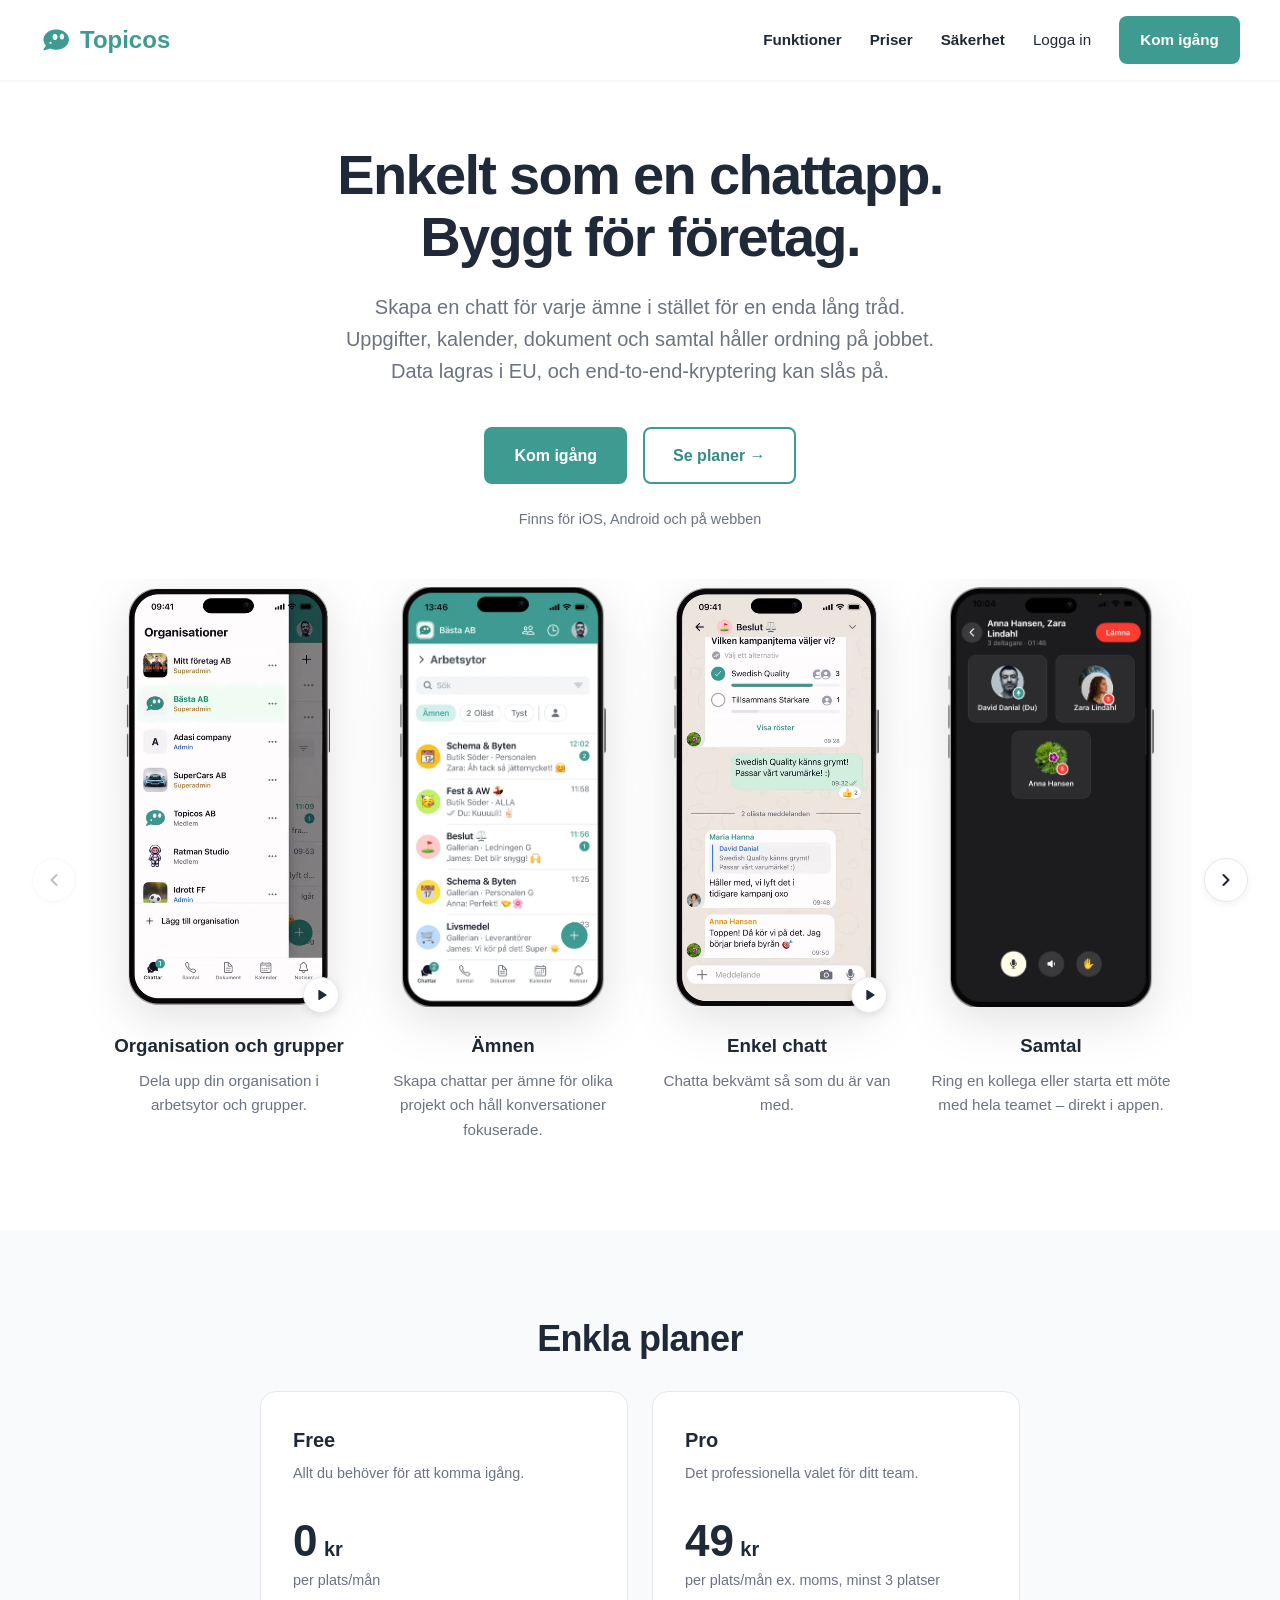
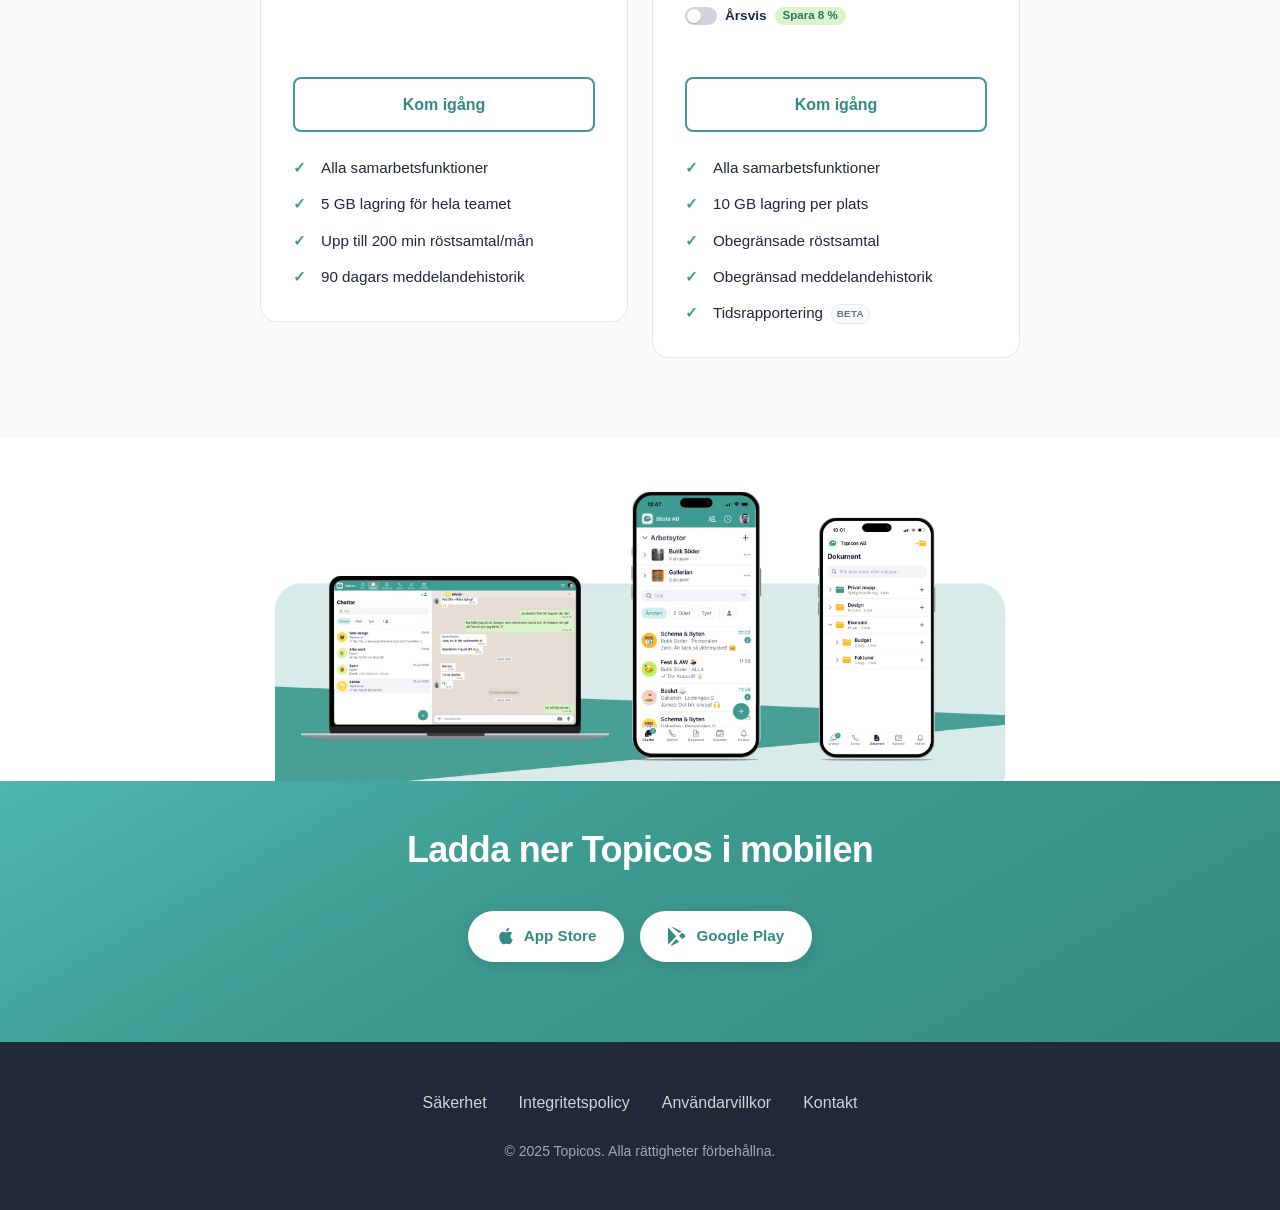
==== commit 9c21220c: "Funktionsvideorna: iPhone får HEVC-filen så bakgrunden blir genomskinlig webkitSetPresentationMode f" ====
--- a/index.html
+++ b/index.html
@@ -358,7 +358,12 @@
     // Videon spelar bara när den syns, står still vid "minska rörelse" och
     // knappen pausar/startar. Utan skript syns postern som en vanlig bild.
     (function () {
-      const isWebKit = 'webkitSetPresentationMode' in HTMLVideoElement.prototype;
+      // Användaragenten, inte en funktionskontroll: webkitSetPresentationMode
+      // saknas på iPhone, som då fick WebM och visade en vit ruta. Chrome,
+      // Edge och Opera har också "AppleWebKit" men även "Chrome"; Chrome på
+      // iPhone heter "CriOS" och är WebKit, precis som Brave och Firefox där.
+      const ua = navigator.userAgent;
+      const isWebKit = /AppleWebKit/.test(ua) && !/Chrome|Chromium|Android/.test(ua);
       const reduceMotion = window.matchMedia('(prefers-reduced-motion: reduce)').matches;
 
       document.querySelectorAll('.feature-video').forEach(wrap => {
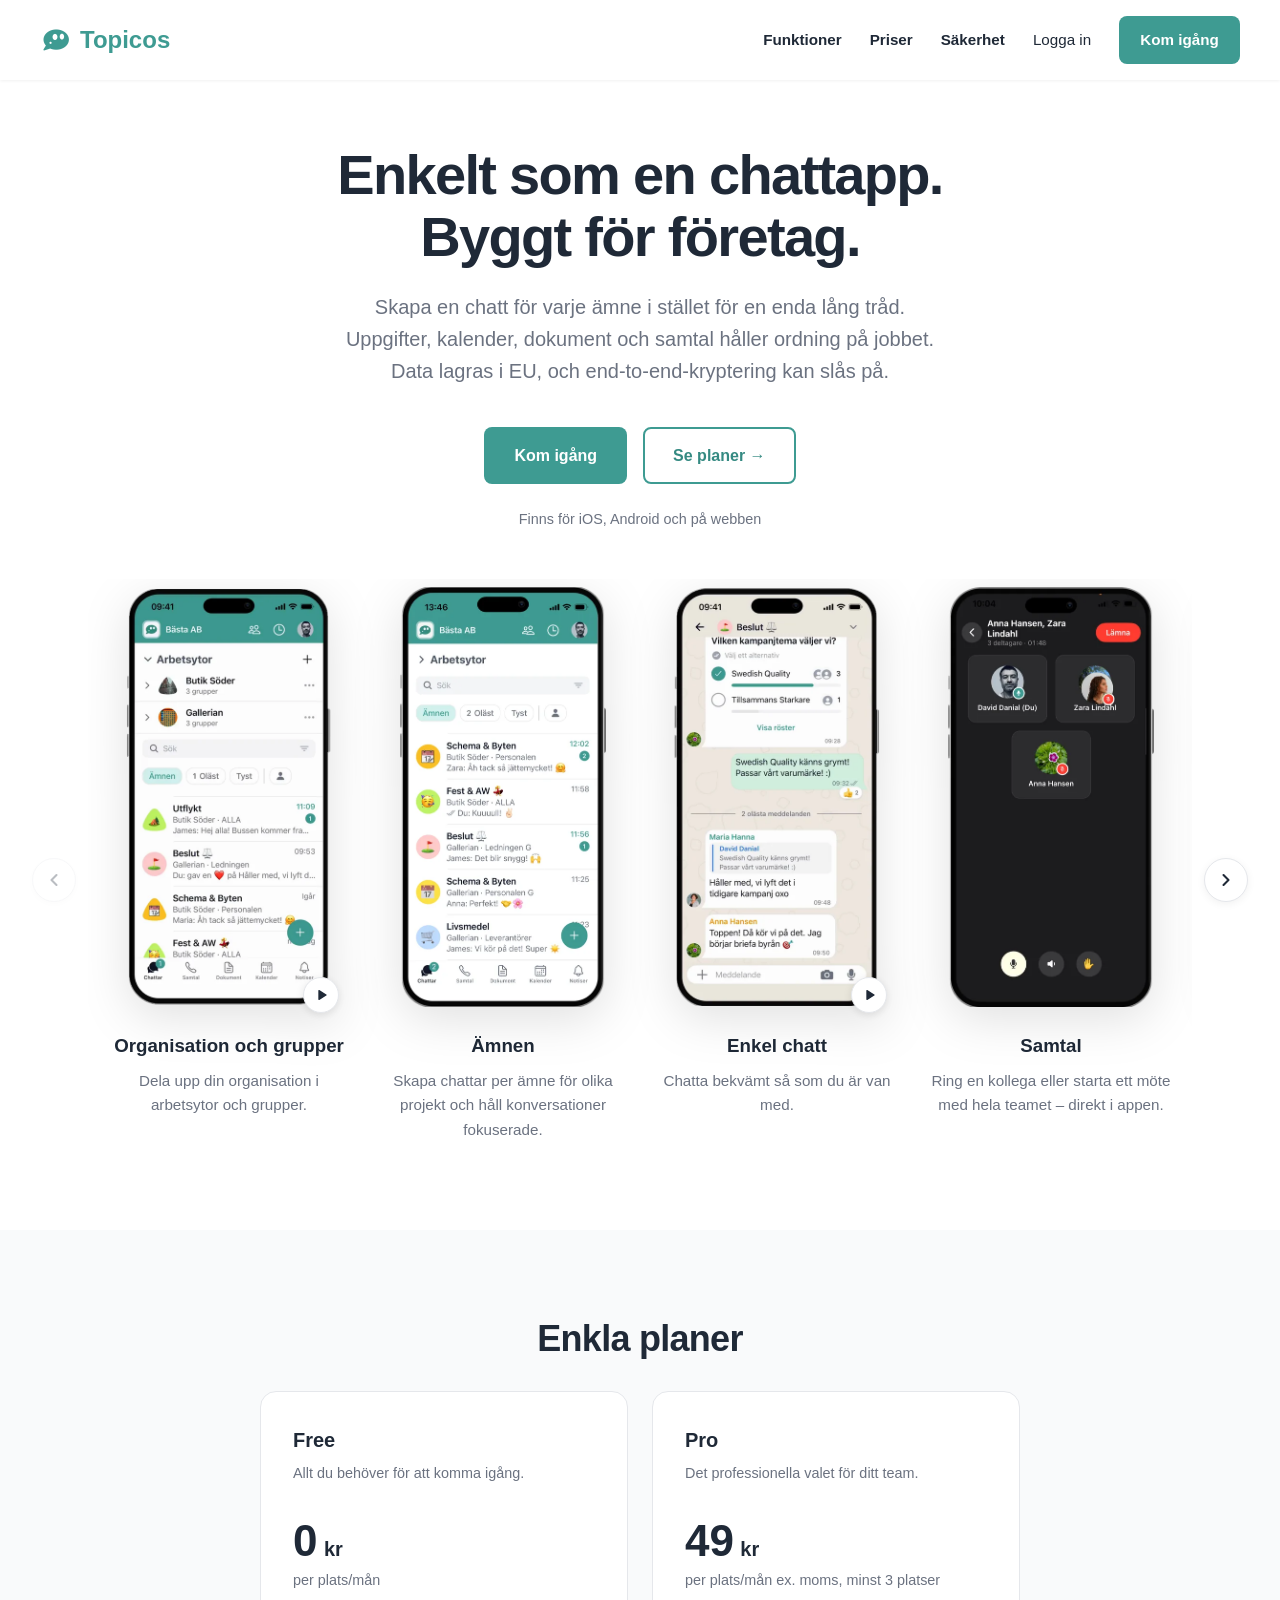
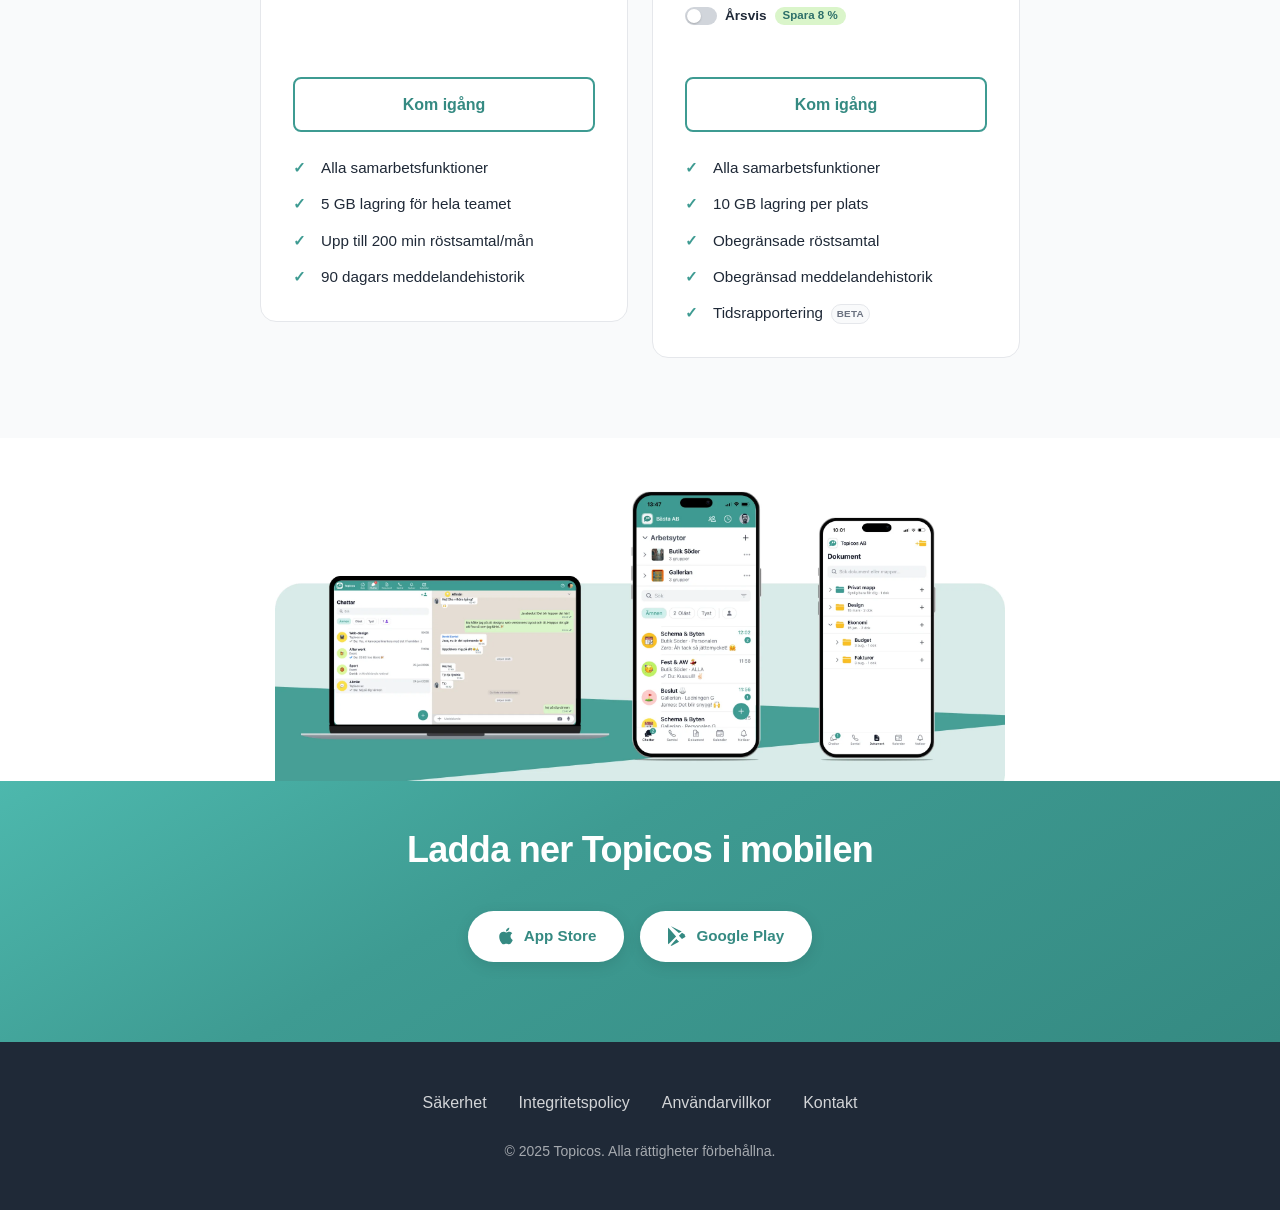
==== commit 29874c71: "Funktionsvideorna: vanlig MP4 med CSS-mask i stället för genomskinlig video På iPhone syntes en vit " ====
--- a/index.html
+++ b/index.html
@@ -82,9 +82,9 @@
           <div class="feature-shot">
             <div class="feature-video">
               <video muted loop playsinline preload="none" width="434" height="880"
+                     src="Bilder/funktioner/grupper.mp4"
                      poster="Bilder/funktioner/grupper-poster.webp"
-                     data-webm="Bilder/funktioner/grupper.webm"
-                     data-hevc="Bilder/funktioner/grupper.mov"
+                     style="-webkit-mask-image: url(Bilder/funktioner/grupper-poster.webp); mask-image: url(Bilder/funktioner/grupper-poster.webp)"
                      aria-label="Video: gruppöversikten med arbetsytor och grupper"></video>
               <button class="feature-video-toggle" type="button" aria-label="Pausa videon" hidden>
                 <svg class="icon-pause" viewBox="0 0 24 24" fill="currentColor" aria-hidden="true"><rect x="6" y="5" width="4" height="14" rx="1"/><rect x="14" y="5" width="4" height="14" rx="1"/></svg>
@@ -106,9 +106,9 @@
           <div class="feature-shot">
             <div class="feature-video">
               <video muted loop playsinline preload="none" width="434" height="880"
+                     src="Bilder/funktioner/chatt.mp4"
                      poster="Bilder/funktioner/chatt-poster.webp"
-                     data-webm="Bilder/funktioner/chatt.webm"
-                     data-hevc="Bilder/funktioner/chatt.mov"
+                     style="-webkit-mask-image: url(Bilder/funktioner/chatt-poster.webp); mask-image: url(Bilder/funktioner/chatt-poster.webp)"
                      aria-label="Video: en ämneschatt med omröstning och svar från kollegor"></video>
               <button class="feature-video-toggle" type="button" aria-label="Pausa videon" hidden>
                 <svg class="icon-pause" viewBox="0 0 24 24" fill="currentColor" aria-hidden="true"><rect x="6" y="5" width="4" height="14" rx="1"/><rect x="14" y="5" width="4" height="14" rx="1"/></svg>
@@ -130,9 +130,9 @@
           <div class="feature-shot">
             <div class="feature-video">
               <video muted loop playsinline preload="none" width="434" height="880"
+                     src="Bilder/funktioner/dokument.mp4"
                      poster="Bilder/funktioner/dokument-poster.webp"
-                     data-webm="Bilder/funktioner/dokument.webm"
-                     data-hevc="Bilder/funktioner/dokument.mov"
+                     style="-webkit-mask-image: url(Bilder/funktioner/dokument-poster.webp); mask-image: url(Bilder/funktioner/dokument-poster.webp)"
                      aria-label="Video: mappar öppnas i dokumentvyn och ett dokument redigeras"></video>
               <button class="feature-video-toggle" type="button" aria-label="Pausa videon" hidden>
                 <svg class="icon-pause" viewBox="0 0 24 24" fill="currentColor" aria-hidden="true"><rect x="6" y="5" width="4" height="14" rx="1"/><rect x="14" y="5" width="4" height="14" rx="1"/></svg>
@@ -351,19 +351,10 @@
       updateArrows();
     })();
 
-    // Funktionsvideor: genomskinlig bakgrund kräver två format. Safari (och
-    // alla webbläsare på iPhone, som bygger på WebKit) visar bara alfakanalen
-    // i HEVC, övriga bara i VP9/WebM — och båda påstår sig kunna spela det
-    // andra formatet, så källan väljs här i stället för med <source>.
-    // Videon spelar bara när den syns, står still vid "minska rörelse" och
-    // knappen pausar/startar. Utan skript syns postern som en vanlig bild.
+    // Funktionsvideor: vanlig MP4 som spelar bara när den syns, står still vid
+    // "minska rörelse" och pausas/startas med knappen. Utan skript syns
+    // postern som en vanlig bild.
     (function () {
-      // Användaragenten, inte en funktionskontroll: webkitSetPresentationMode
-      // saknas på iPhone, som då fick WebM och visade en vit ruta. Chrome,
-      // Edge och Opera har också "AppleWebKit" men även "Chrome"; Chrome på
-      // iPhone heter "CriOS" och är WebKit, precis som Brave och Firefox där.
-      const ua = navigator.userAgent;
-      const isWebKit = /AppleWebKit/.test(ua) && !/Chrome|Chromium|Android/.test(ua);
       const reduceMotion = window.matchMedia('(prefers-reduced-motion: reduce)').matches;
 
       document.querySelectorAll('.feature-video').forEach(wrap => {
@@ -371,8 +362,6 @@
         const toggle = wrap.querySelector('.feature-video-toggle');
         let userPaused = reduceMotion;
         let visible = false;
-
-        video.src = isWebKit ? video.dataset.hevc : video.dataset.webm;
 
         function render() {
           const playing = !video.paused;
--- a/styles.css
+++ b/styles.css
@@ -364,19 +364,33 @@
   display: block;
   height: 420px;
   width: auto;
+}
+
+.feature-shot img,
+.feature-video {
   filter: drop-shadow(0 12px 24px rgba(0,0,0,0.12));
   transition: transform 0.3s;
 }
 
 .feature-card:hover .feature-shot img,
-.feature-card:hover .feature-shot video {
+.feature-card:hover .feature-video {
   transform: translateY(-4px);
 }
 
-/* Funktionsvideo: samma mått och skugga som skärmbilderna. Knappen ligger
-   i telefonens nedre hörn och följer inte med i hover-lyftet. */
+/* Funktionsvideo: samma mått och skugga som skärmbilderna. Videon är vanlig
+   MP4 med vit bakgrund; telefonens form klipps ut med postern som mask (den
+   har genomskinlig bakgrund). Genomskinlig video visade en vit ruta på
+   iPhone. Skuggan ligger på omslaget, eftersom masken annars klipper bort
+   den. Knappen ligger i telefonens nedre hörn. */
 .feature-video {
   position: relative;
+}
+
+.feature-video video {
+  -webkit-mask-size: 100% 100%;
+  mask-size: 100% 100%;
+  -webkit-mask-repeat: no-repeat;
+  mask-repeat: no-repeat;
 }
 
 .feature-video-toggle {
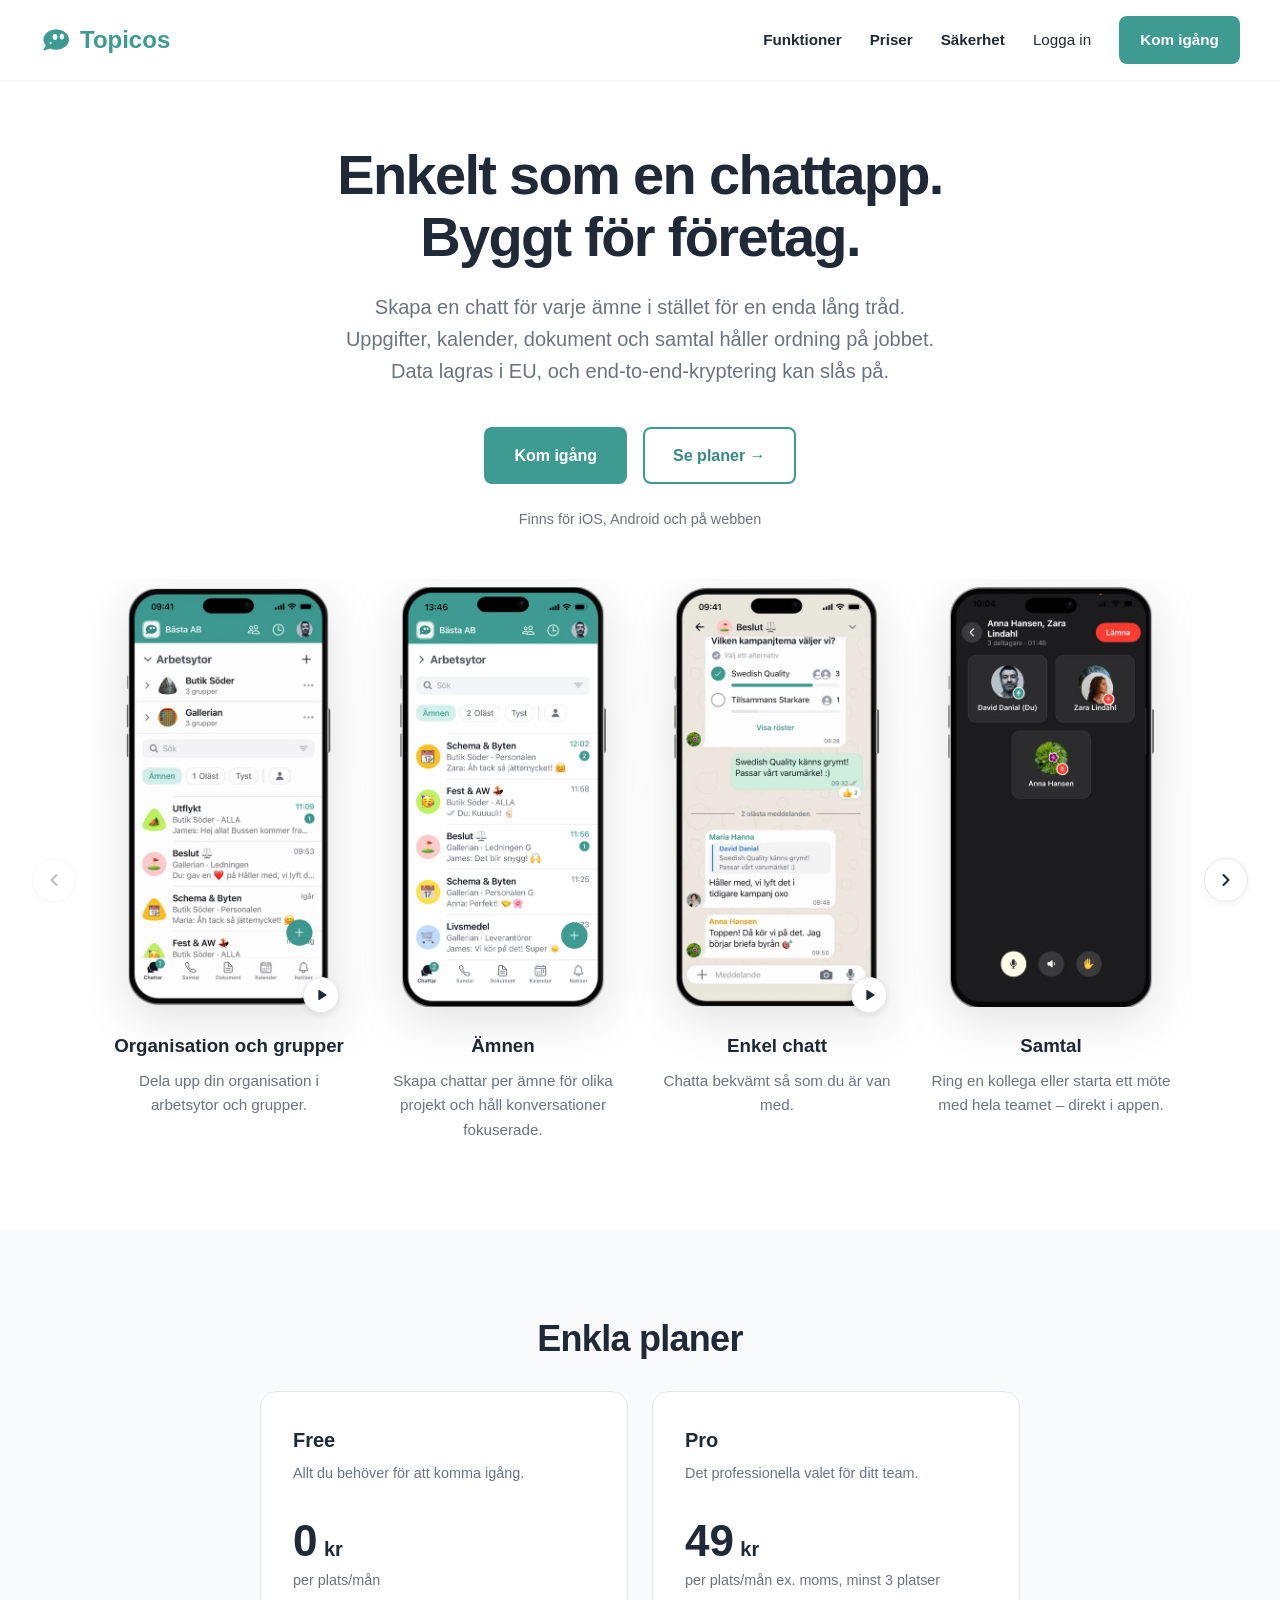
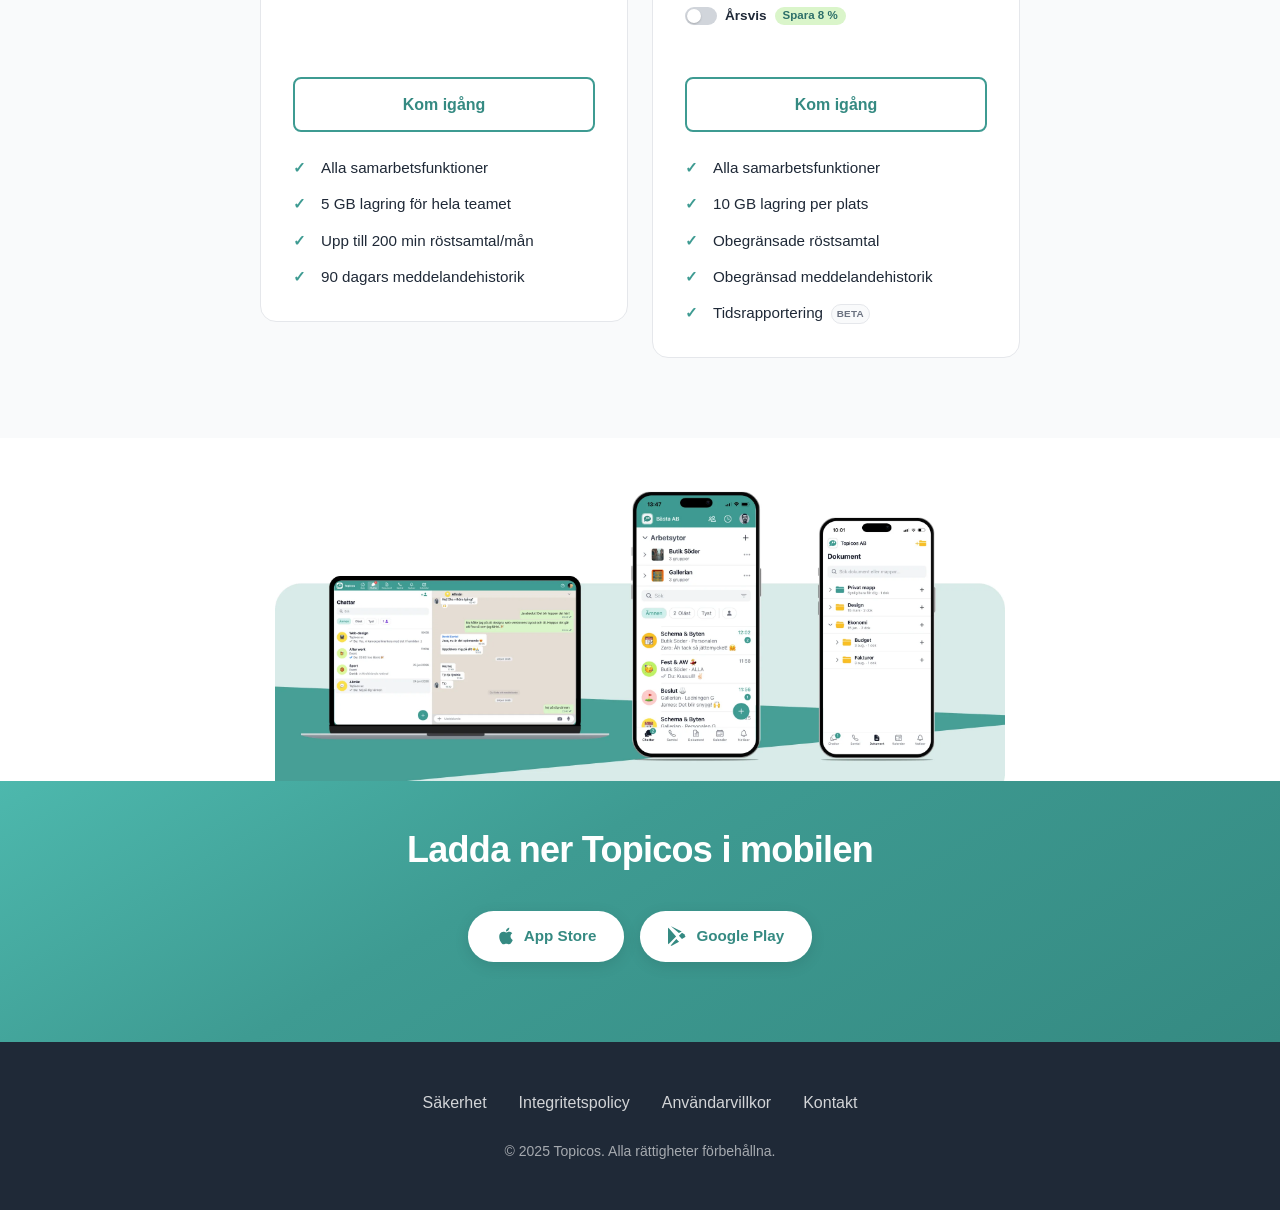
==== commit 86bbc0cb: "Funktionsvideorna: postern som eget lager så att iPhone inte blinkar Vid sidladdning blinkade videon" ====
--- a/index.html
+++ b/index.html
@@ -84,8 +84,9 @@
               <video muted loop playsinline preload="none" width="434" height="880"
                      src="Bilder/funktioner/grupper.mp4"
                      poster="Bilder/funktioner/grupper-poster.webp"
-                     style="-webkit-mask-image: url(Bilder/funktioner/grupper-poster.webp); mask-image: url(Bilder/funktioner/grupper-poster.webp)"
+                     style="-webkit-mask: url(Bilder/funktioner/grupper-poster.webp) 0 0 / 100% 100% no-repeat; mask: url(Bilder/funktioner/grupper-poster.webp) 0 0 / 100% 100% no-repeat"
                      aria-label="Video: gruppöversikten med arbetsytor och grupper"></video>
+              <span class="feature-video-poster" style="background-image: url(Bilder/funktioner/grupper-poster.webp)" aria-hidden="true"></span>
               <button class="feature-video-toggle" type="button" aria-label="Pausa videon" hidden>
                 <svg class="icon-pause" viewBox="0 0 24 24" fill="currentColor" aria-hidden="true"><rect x="6" y="5" width="4" height="14" rx="1"/><rect x="14" y="5" width="4" height="14" rx="1"/></svg>
                 <svg class="icon-play" viewBox="0 0 24 24" fill="currentColor" aria-hidden="true"><path d="M8 5.5v13a1 1 0 0 0 1.5.86l10.5-6.5a1 1 0 0 0 0-1.72L9.5 4.64A1 1 0 0 0 8 5.5z"/></svg>
@@ -108,8 +109,9 @@
               <video muted loop playsinline preload="none" width="434" height="880"
                      src="Bilder/funktioner/chatt.mp4"
                      poster="Bilder/funktioner/chatt-poster.webp"
-                     style="-webkit-mask-image: url(Bilder/funktioner/chatt-poster.webp); mask-image: url(Bilder/funktioner/chatt-poster.webp)"
+                     style="-webkit-mask: url(Bilder/funktioner/chatt-poster.webp) 0 0 / 100% 100% no-repeat; mask: url(Bilder/funktioner/chatt-poster.webp) 0 0 / 100% 100% no-repeat"
                      aria-label="Video: en ämneschatt med omröstning och svar från kollegor"></video>
+              <span class="feature-video-poster" style="background-image: url(Bilder/funktioner/chatt-poster.webp)" aria-hidden="true"></span>
               <button class="feature-video-toggle" type="button" aria-label="Pausa videon" hidden>
                 <svg class="icon-pause" viewBox="0 0 24 24" fill="currentColor" aria-hidden="true"><rect x="6" y="5" width="4" height="14" rx="1"/><rect x="14" y="5" width="4" height="14" rx="1"/></svg>
                 <svg class="icon-play" viewBox="0 0 24 24" fill="currentColor" aria-hidden="true"><path d="M8 5.5v13a1 1 0 0 0 1.5.86l10.5-6.5a1 1 0 0 0 0-1.72L9.5 4.64A1 1 0 0 0 8 5.5z"/></svg>
@@ -132,8 +134,9 @@
               <video muted loop playsinline preload="none" width="434" height="880"
                      src="Bilder/funktioner/dokument.mp4"
                      poster="Bilder/funktioner/dokument-poster.webp"
-                     style="-webkit-mask-image: url(Bilder/funktioner/dokument-poster.webp); mask-image: url(Bilder/funktioner/dokument-poster.webp)"
+                     style="-webkit-mask: url(Bilder/funktioner/dokument-poster.webp) 0 0 / 100% 100% no-repeat; mask: url(Bilder/funktioner/dokument-poster.webp) 0 0 / 100% 100% no-repeat"
                      aria-label="Video: mappar öppnas i dokumentvyn och ett dokument redigeras"></video>
+              <span class="feature-video-poster" style="background-image: url(Bilder/funktioner/dokument-poster.webp)" aria-hidden="true"></span>
               <button class="feature-video-toggle" type="button" aria-label="Pausa videon" hidden>
                 <svg class="icon-pause" viewBox="0 0 24 24" fill="currentColor" aria-hidden="true"><rect x="6" y="5" width="4" height="14" rx="1"/><rect x="14" y="5" width="4" height="14" rx="1"/></svg>
                 <svg class="icon-play" viewBox="0 0 24 24" fill="currentColor" aria-hidden="true"><path d="M8 5.5v13a1 1 0 0 0 1.5.86l10.5-6.5a1 1 0 0 0 0-1.72L9.5 4.64A1 1 0 0 0 8 5.5z"/></svg>
@@ -381,6 +384,18 @@
             video.pause();
           }
         }
+
+        // Postern ligger som ett eget lager ovanpå tills videon faktiskt har
+        // ritat en bildruta — annars blinkar iPhone till med en tom ruta
+        // mellan poster och första bildrutan. Den första bildrutan är samma
+        // bild som postern, så bytet syns inte.
+        // timeupdate är reserv så att postern aldrig blir kvar över en video
+        // som spelar.
+        function reveal() { wrap.classList.add('is-started'); }
+        if ('requestVideoFrameCallback' in video) video.requestVideoFrameCallback(reveal);
+        video.addEventListener('timeupdate', function onTime() {
+          if (video.currentTime > 0) { reveal(); video.removeEventListener('timeupdate', onTime); }
+        });
 
         video.addEventListener('play', render);
         video.addEventListener('pause', render);
--- a/styles.css
+++ b/styles.css
@@ -380,17 +380,25 @@
 /* Funktionsvideo: samma mått och skugga som skärmbilderna. Videon är vanlig
    MP4 med vit bakgrund; telefonens form klipps ut med postern som mask (den
    har genomskinlig bakgrund). Genomskinlig video visade en vit ruta på
-   iPhone. Skuggan ligger på omslaget, eftersom masken annars klipper bort
-   den. Knappen ligger i telefonens nedre hörn. */
+   iPhone. Masken står helt i style-attributet på <video> så att den inte
+   kan hamna ur fas med en cachad stilmall. Skuggan ligger på omslaget,
+   eftersom masken annars klipper bort den. Knappen ligger i telefonens
+   nedre hörn. */
 .feature-video {
   position: relative;
 }
 
-.feature-video video {
-  -webkit-mask-size: 100% 100%;
-  mask-size: 100% 100%;
-  -webkit-mask-repeat: no-repeat;
-  mask-repeat: no-repeat;
+/* Postern som eget lager ovanpå videon tills första bildrutan är ritad
+   (skriptet sätter .is-started). */
+.feature-video-poster {
+  position: absolute;
+  inset: 0;
+  background: no-repeat 0 0 / 100% 100%;
+  pointer-events: none;
+}
+
+.feature-video.is-started .feature-video-poster {
+  display: none;
 }
 
 .feature-video-toggle {
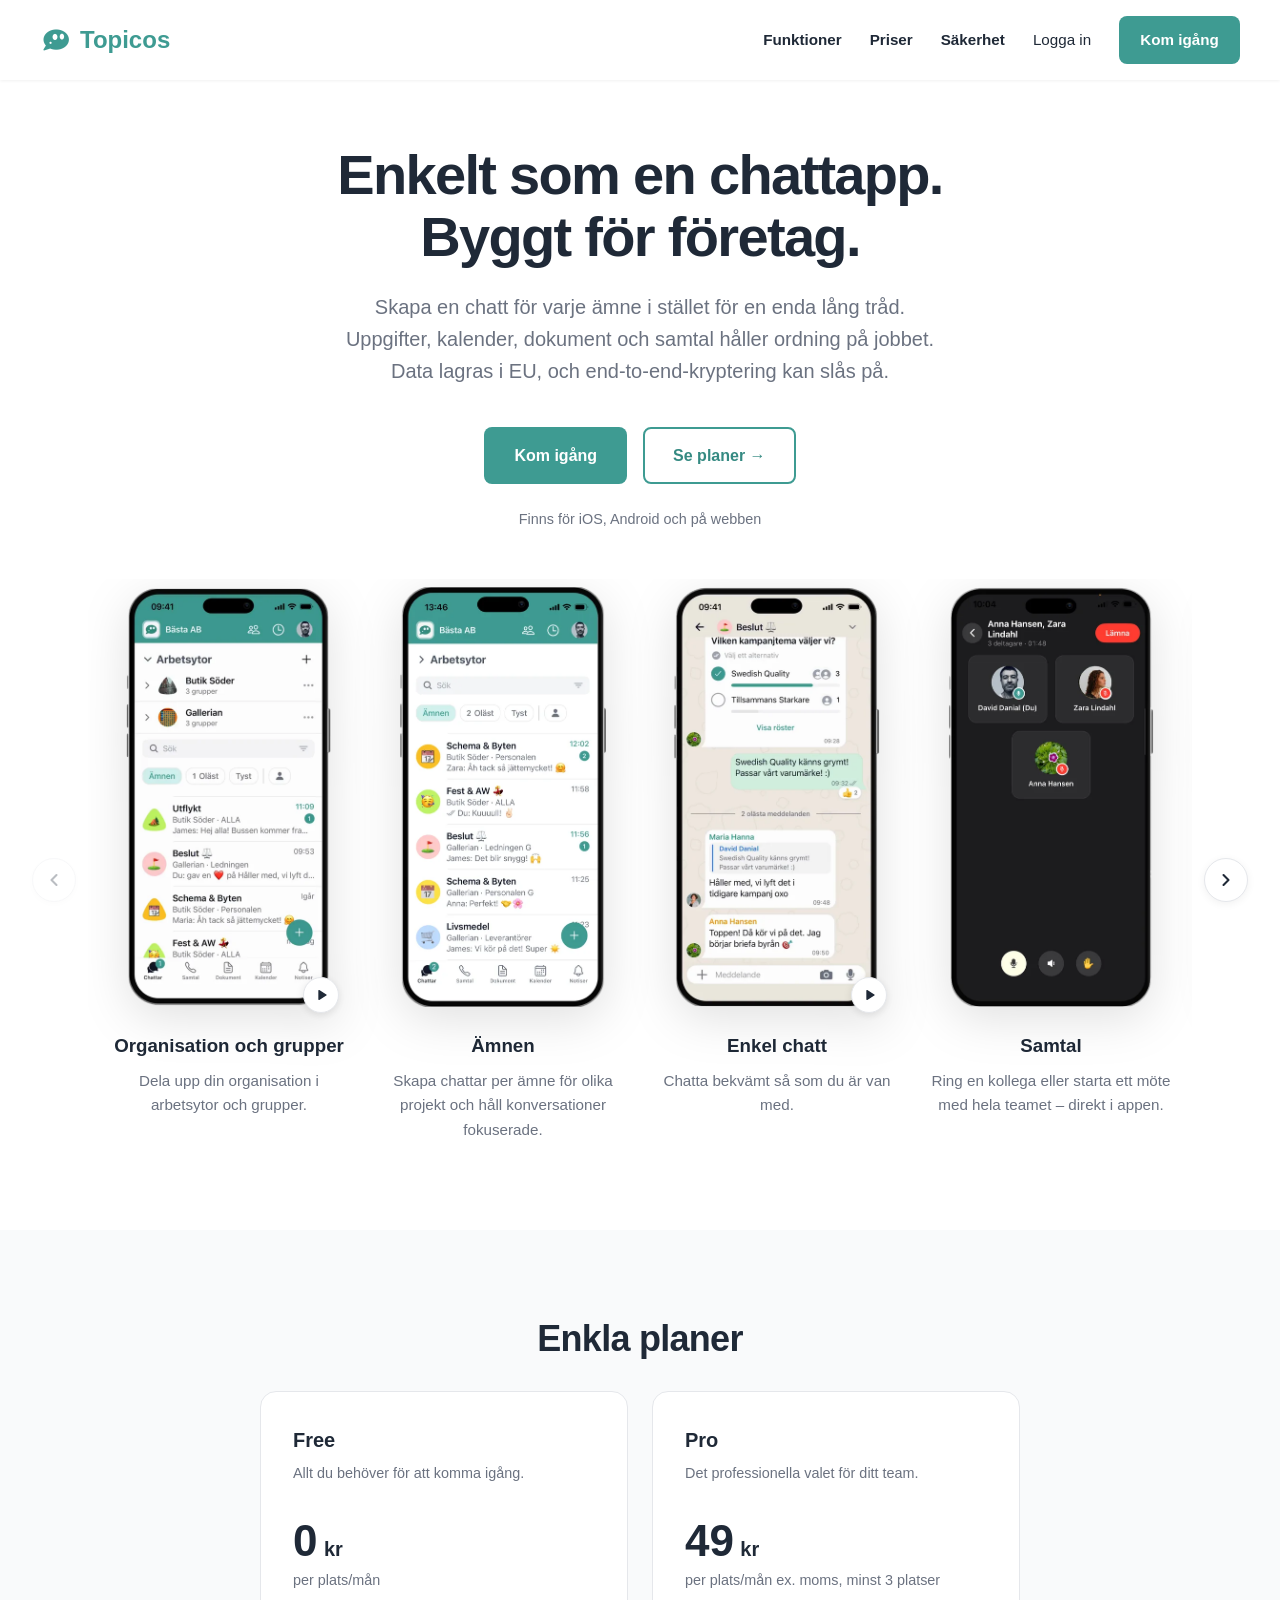
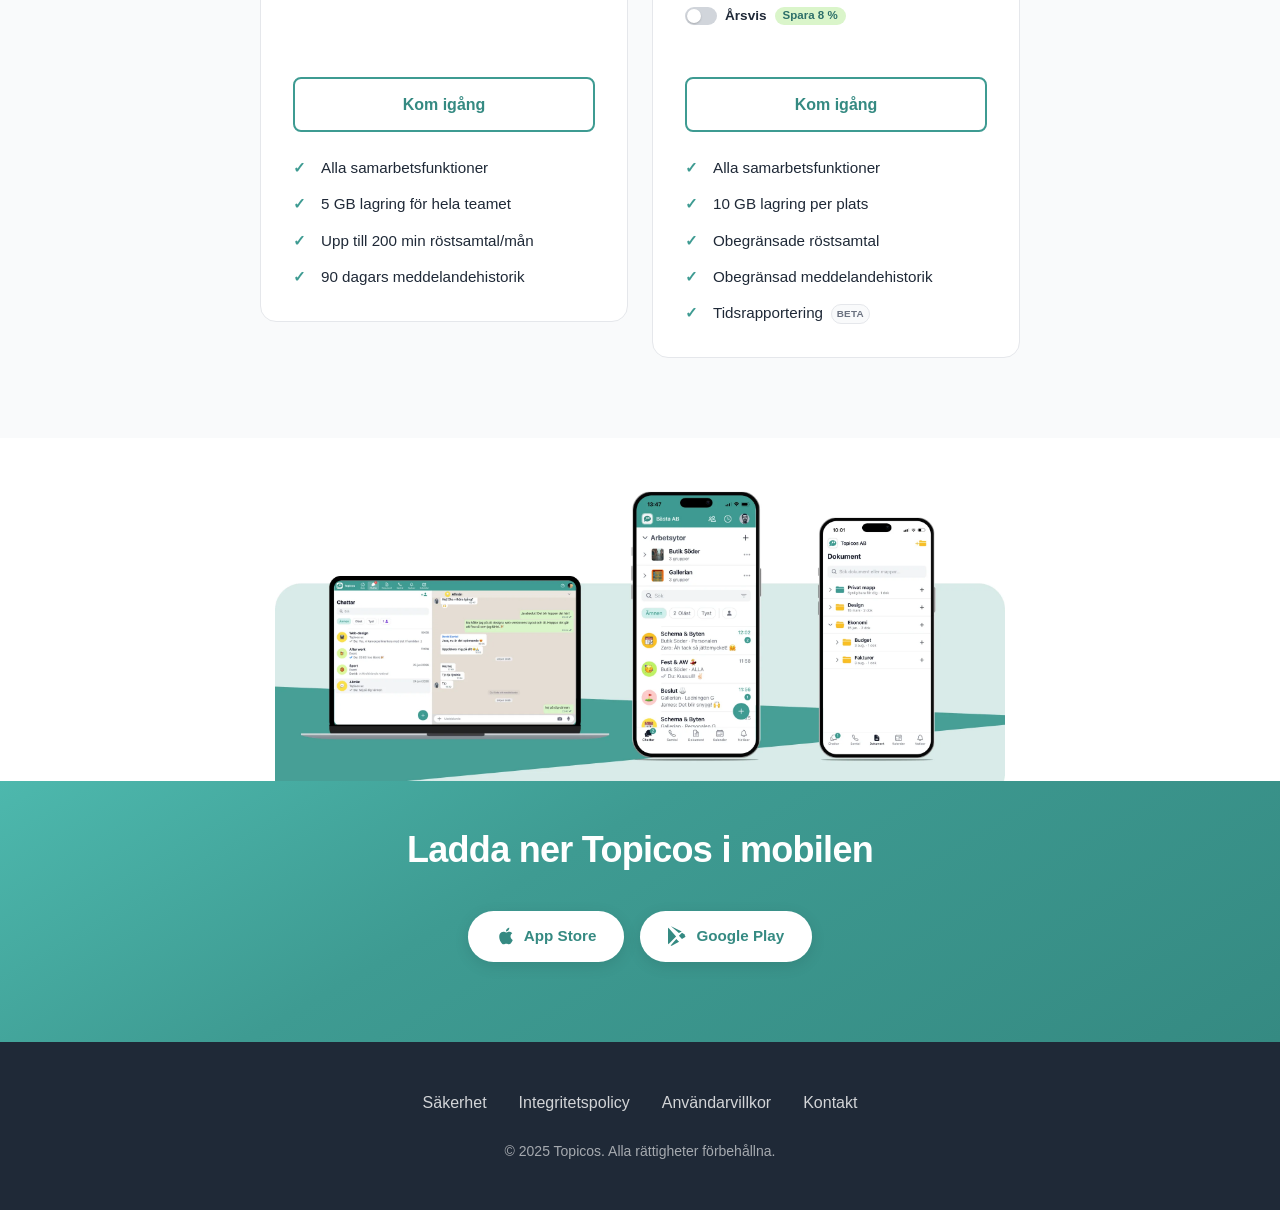
==== commit 654092e4: "Funktionsbandet: ny skärmbild för Samtal Friställd från den nya bilden på samma sätt som de andra (4" ====
--- a/index.html
+++ b/index.html
@@ -123,7 +123,7 @@
         </div>
         <div class="feature-card">
           <div class="feature-shot">
-            <img src="Bilder/funktioner/samtal.webp" alt="Ett pågående gruppsamtal med tre deltagare" width="431" height="880" loading="lazy" decoding="async">
+            <img src="Bilder/funktioner/samtal.webp" alt="Ett pågående gruppsamtal med tre deltagare" width="433" height="880" loading="lazy" decoding="async">
           </div>
           <h3>Samtal</h3>
           <p>Ring en kollega eller starta ett möte med hela teamet – direkt i appen.</p>
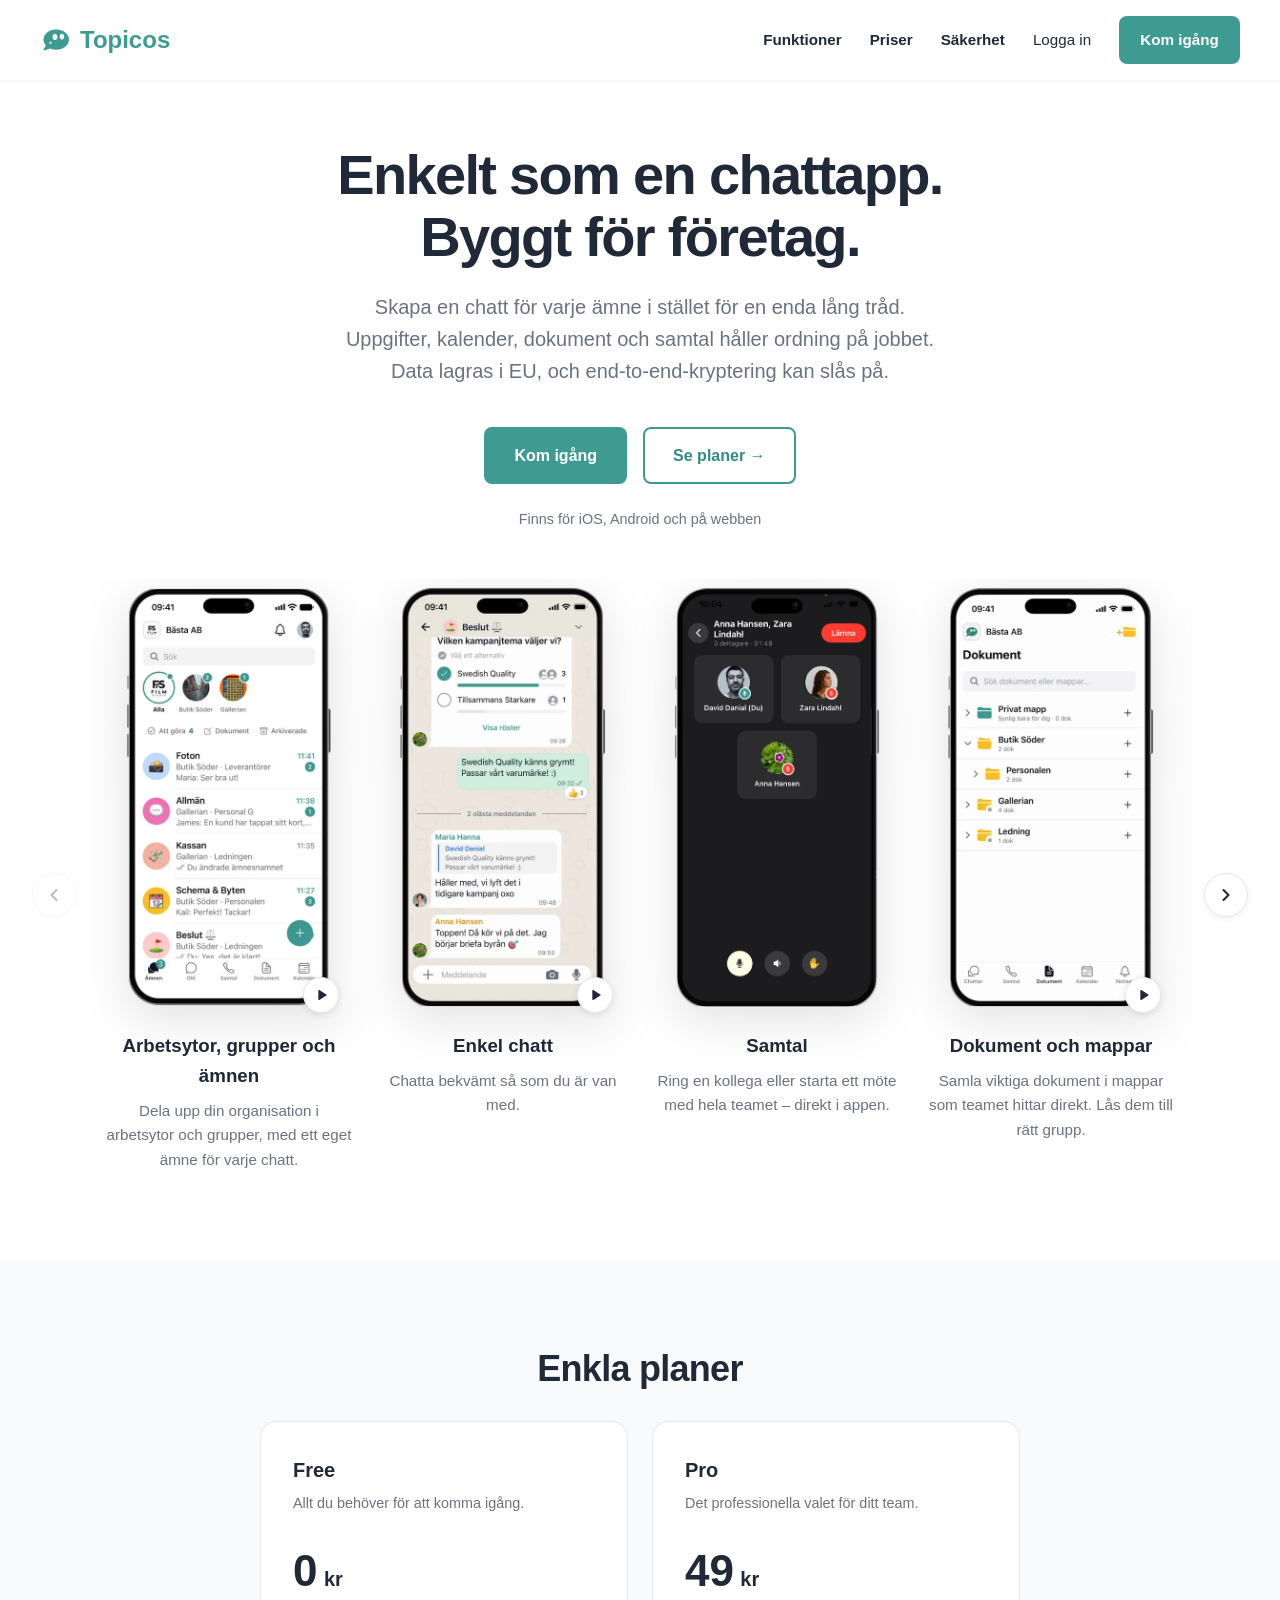
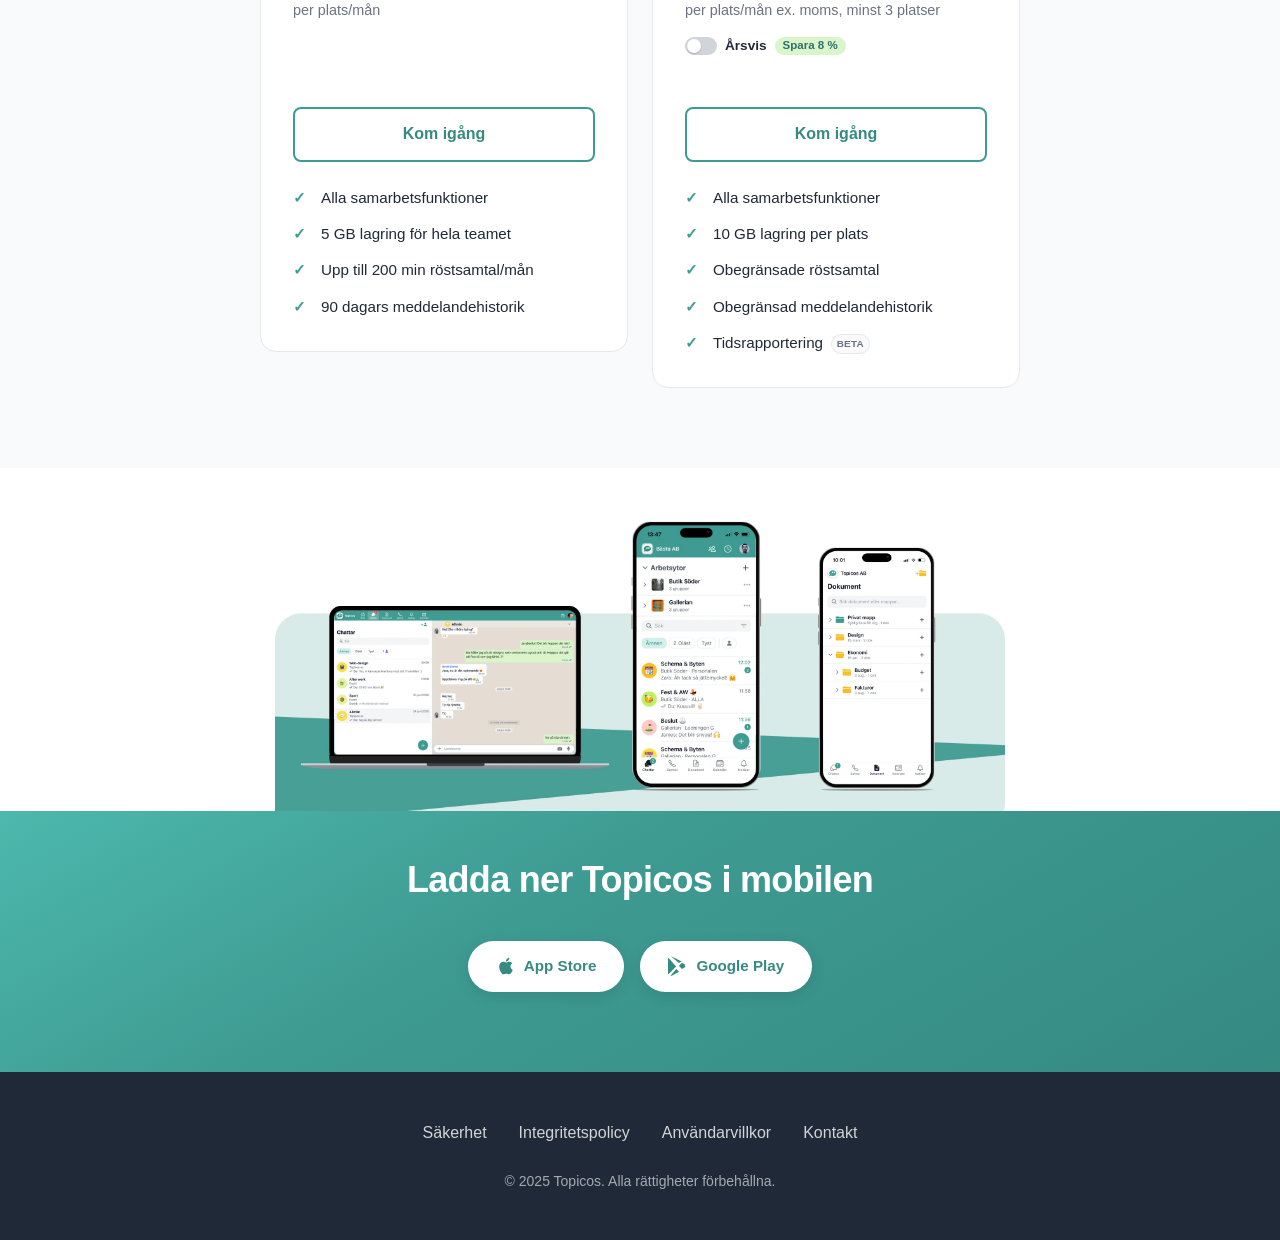
==== commit 31f8ce51: "Startsidan: ny video i första funktionskortet, kortet Ämnen borttaget Första kortet heter nu "Arbets" ====
--- a/index.html
+++ b/index.html
@@ -82,26 +82,19 @@
           <div class="feature-shot">
             <div class="feature-video">
               <video muted loop playsinline preload="none" width="434" height="880"
-                     src="Bilder/funktioner/grupper.mp4"
-                     poster="Bilder/funktioner/grupper-poster.webp"
-                     style="-webkit-mask: url(Bilder/funktioner/grupper-poster.webp) 0 0 / 100% 100% no-repeat; mask: url(Bilder/funktioner/grupper-poster.webp) 0 0 / 100% 100% no-repeat"
-                     aria-label="Video: gruppöversikten med arbetsytor och grupper"></video>
-              <span class="feature-video-poster" style="background-image: url(Bilder/funktioner/grupper-poster.webp)" aria-hidden="true"></span>
+                     src="Bilder/funktioner/organisation.mp4"
+                     poster="Bilder/funktioner/organisation-poster.webp"
+                     style="-webkit-mask: url(Bilder/funktioner/organisation-poster.webp) 0 0 / 100% 100% no-repeat; mask: url(Bilder/funktioner/organisation-poster.webp) 0 0 / 100% 100% no-repeat"
+                     aria-label="Video: ämneslistan filtreras på arbetsyta och grupp"></video>
+              <span class="feature-video-poster" style="background-image: url(Bilder/funktioner/organisation-poster.webp)" aria-hidden="true"></span>
               <button class="feature-video-toggle" type="button" aria-label="Pausa videon" hidden>
                 <svg class="icon-pause" viewBox="0 0 24 24" fill="currentColor" aria-hidden="true"><rect x="6" y="5" width="4" height="14" rx="1"/><rect x="14" y="5" width="4" height="14" rx="1"/></svg>
                 <svg class="icon-play" viewBox="0 0 24 24" fill="currentColor" aria-hidden="true"><path d="M8 5.5v13a1 1 0 0 0 1.5.86l10.5-6.5a1 1 0 0 0 0-1.72L9.5 4.64A1 1 0 0 0 8 5.5z"/></svg>
               </button>
             </div>
           </div>
-          <h3>Organisation och grupper</h3>
-          <p>Dela upp din organisation i arbetsytor och grupper.</p>
-        </div>
-        <div class="feature-card">
-          <div class="feature-shot">
-            <img src="Bilder/funktioner/amnen.webp" alt="Chattlistan med ett ämne per rad och filter för olästa" width="431" height="880" loading="lazy" decoding="async">
-          </div>
-          <h3>Ämnen</h3>
-          <p>Skapa chattar per ämne för olika projekt och håll konversationer fokuserade.</p>
+          <h3>Arbetsytor, grupper och ämnen</h3>
+          <p>Dela upp din organisation i arbetsytor och grupper, med ett eget ämne för varje chatt.</p>
         </div>
         <div class="feature-card">
           <div class="feature-shot">
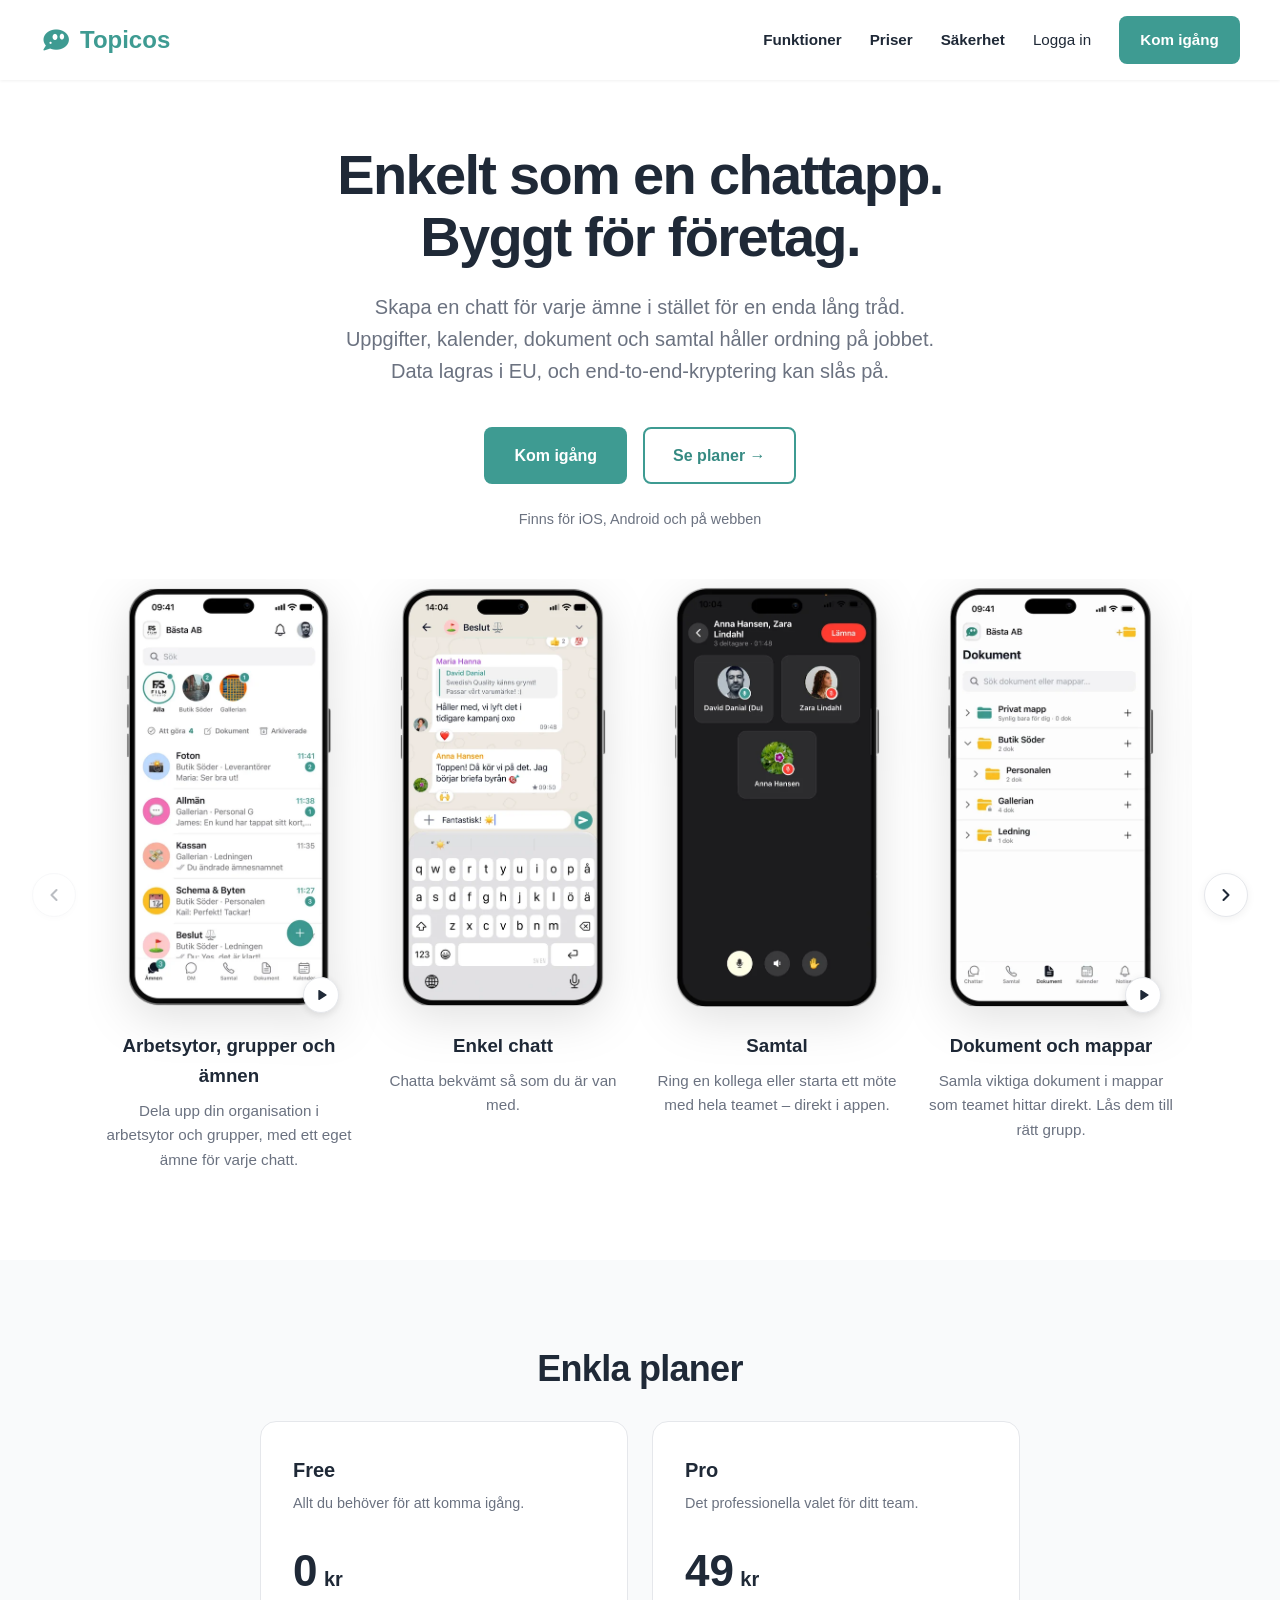
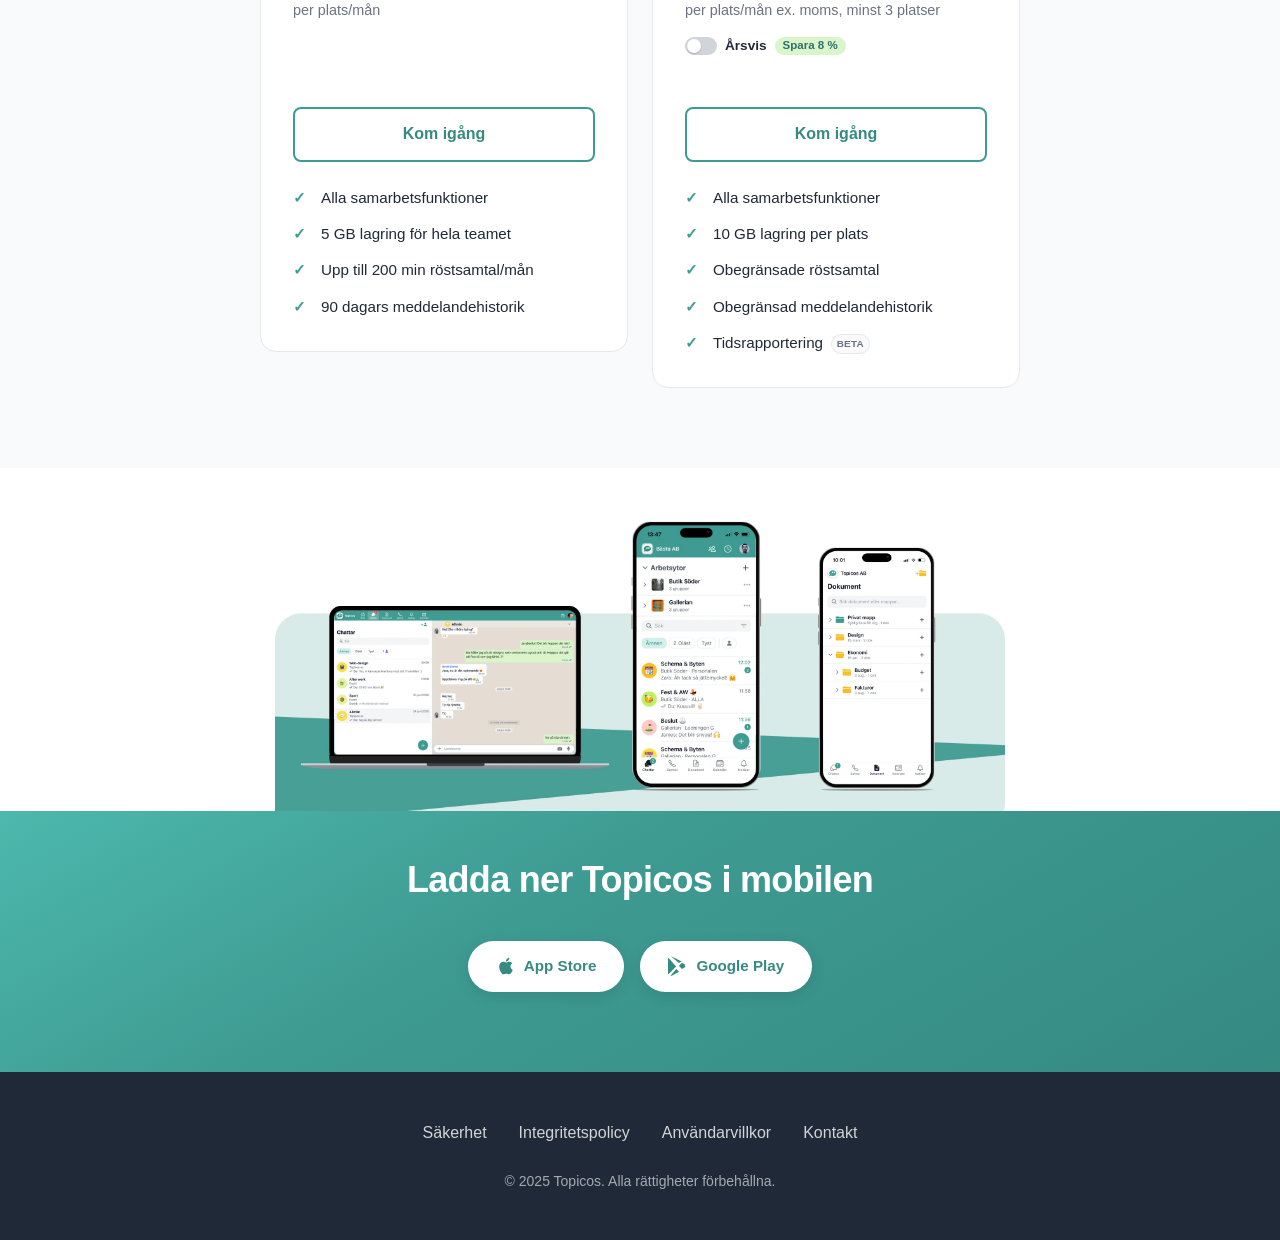
==== commit a37e09d1: "Startsidan: stillbild för Enkel chatt, nya bilder och kortet Notiser borttaget Enkel chatt visar en " ====
--- a/index.html
+++ b/index.html
@@ -98,18 +98,7 @@
         </div>
         <div class="feature-card">
           <div class="feature-shot">
-            <div class="feature-video">
-              <video muted loop playsinline preload="none" width="434" height="880"
-                     src="Bilder/funktioner/chatt.mp4"
-                     poster="Bilder/funktioner/chatt-poster.webp"
-                     style="-webkit-mask: url(Bilder/funktioner/chatt-poster.webp) 0 0 / 100% 100% no-repeat; mask: url(Bilder/funktioner/chatt-poster.webp) 0 0 / 100% 100% no-repeat"
-                     aria-label="Video: en ämneschatt med omröstning och svar från kollegor"></video>
-              <span class="feature-video-poster" style="background-image: url(Bilder/funktioner/chatt-poster.webp)" aria-hidden="true"></span>
-              <button class="feature-video-toggle" type="button" aria-label="Pausa videon" hidden>
-                <svg class="icon-pause" viewBox="0 0 24 24" fill="currentColor" aria-hidden="true"><rect x="6" y="5" width="4" height="14" rx="1"/><rect x="14" y="5" width="4" height="14" rx="1"/></svg>
-                <svg class="icon-play" viewBox="0 0 24 24" fill="currentColor" aria-hidden="true"><path d="M8 5.5v13a1 1 0 0 0 1.5.86l10.5-6.5a1 1 0 0 0 0-1.72L9.5 4.64A1 1 0 0 0 8 5.5z"/></svg>
-              </button>
-            </div>
+            <img src="Bilder/funktioner/chatt.webp" alt="En ämneschatt med svar från kollegor och ett meddelande som skrivs" width="435" height="880" loading="lazy" decoding="async">
           </div>
           <h3>Enkel chatt</h3>
           <p>Chatta bekvämt så som du är van med.</p>
@@ -148,21 +137,14 @@
         </div>
         <div class="feature-card">
           <div class="feature-shot">
-            <img src="Bilder/funktioner/uppgifter.webp" alt="Uppgiftslistan med pågående uppgifter per grupp" width="431" height="880" loading="lazy" decoding="async">
+            <img src="Bilder/funktioner/uppgifter.webp" alt="Uppgiftslistan med pågående uppgifter per grupp" width="435" height="880" loading="lazy" decoding="async">
           </div>
           <h3>Uppgiftshantering</h3>
           <p>Skapa och tilldela uppgifter till varandra.</p>
         </div>
         <div class="feature-card">
           <div class="feature-shot">
-            <img src="Bilder/funktioner/notiser.webp" alt="Notislistan med händelser från kalendern och grupperna" width="431" height="880" loading="lazy" decoding="async">
-          </div>
-          <h3>Smarta notifikationer</h3>
-          <p>Missa aldrig det som spelar roll.</p>
-        </div>
-        <div class="feature-card">
-          <div class="feature-shot">
-            <img src="Bilder/funktioner/kryptering.webp" alt="Krypteringsvyn med godkända enheter" width="431" height="880" loading="lazy" decoding="async">
+            <img src="Bilder/funktioner/kryptering.webp" alt="Krypteringsvyn med godkända enheter" width="434" height="880" loading="lazy" decoding="async">
           </div>
           <h3>End-to-end-kryptering</h3>
           <p>Krypterat på enheterna med nycklar som bara ni har. Data lagras i EU. <a href="sakerhet.html" class="feature-link" aria-label="Läs mer om säkerheten">Läs mer →</a></p>
